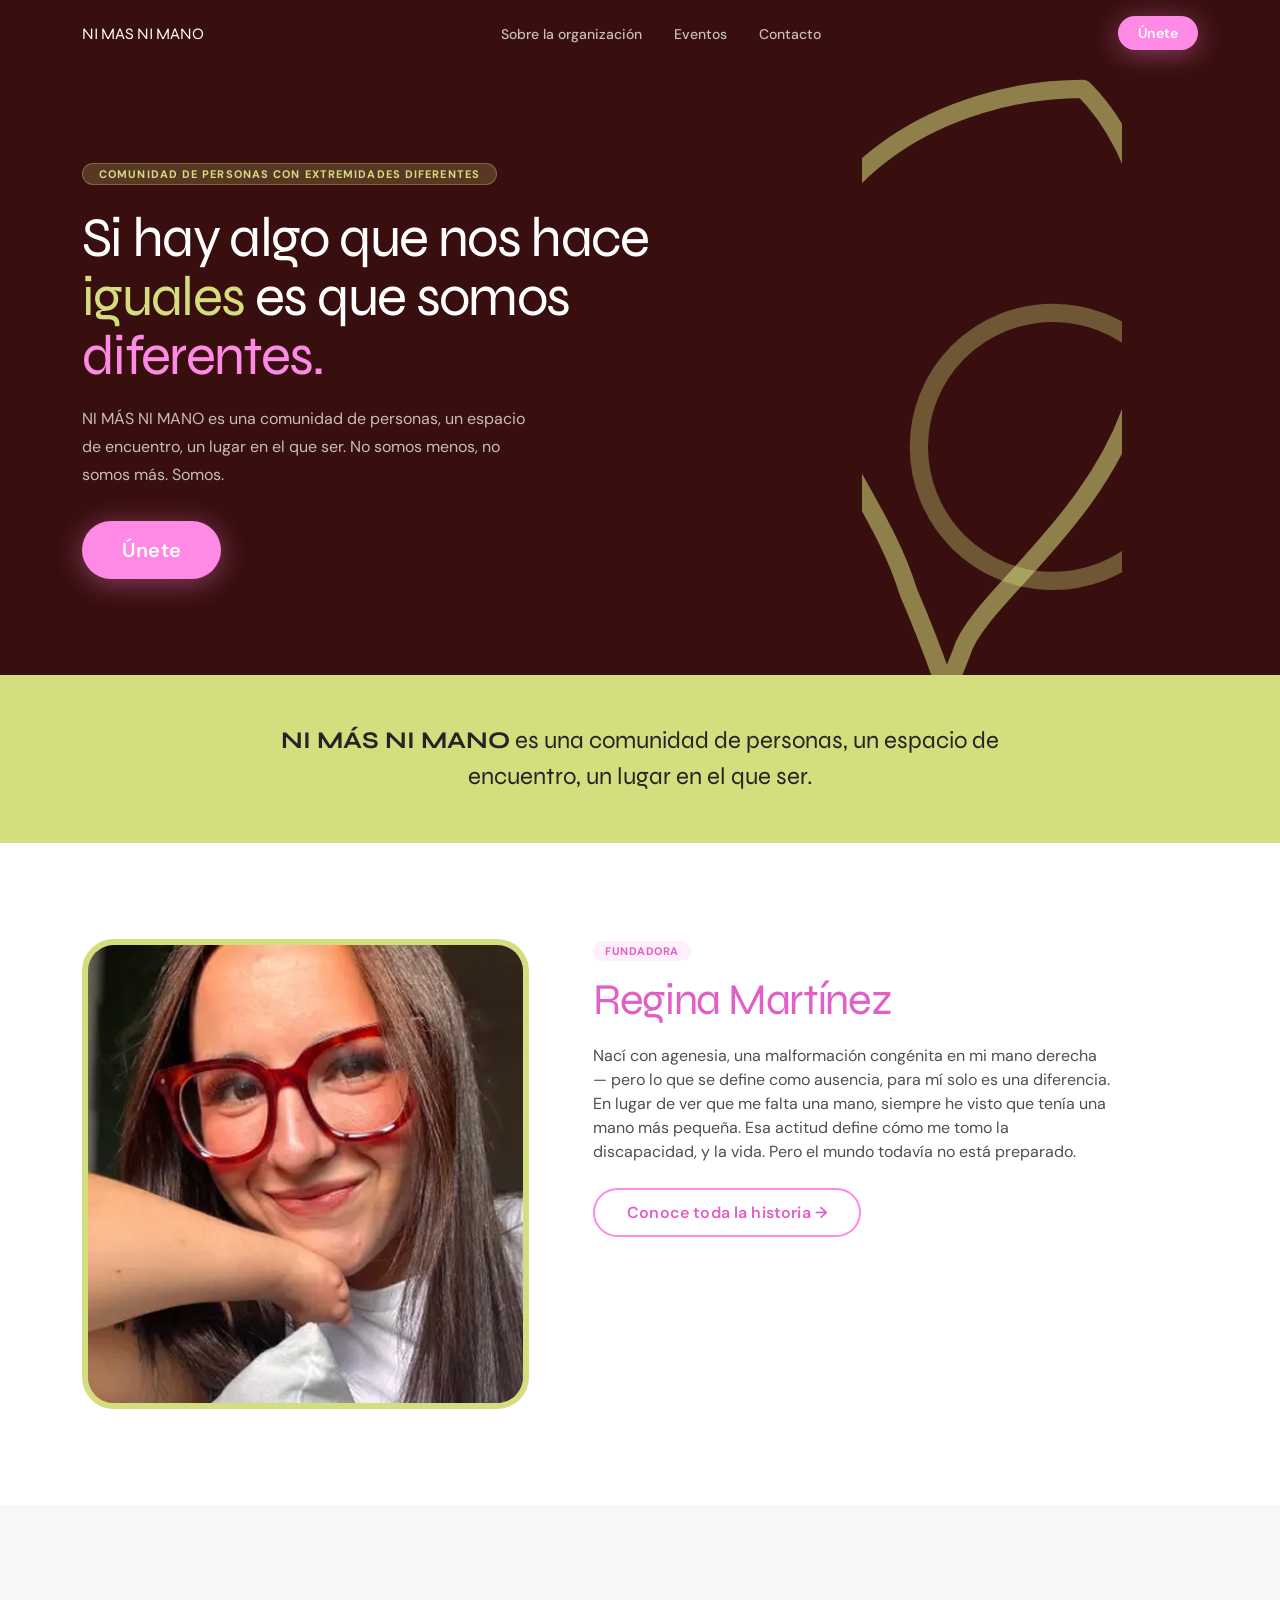
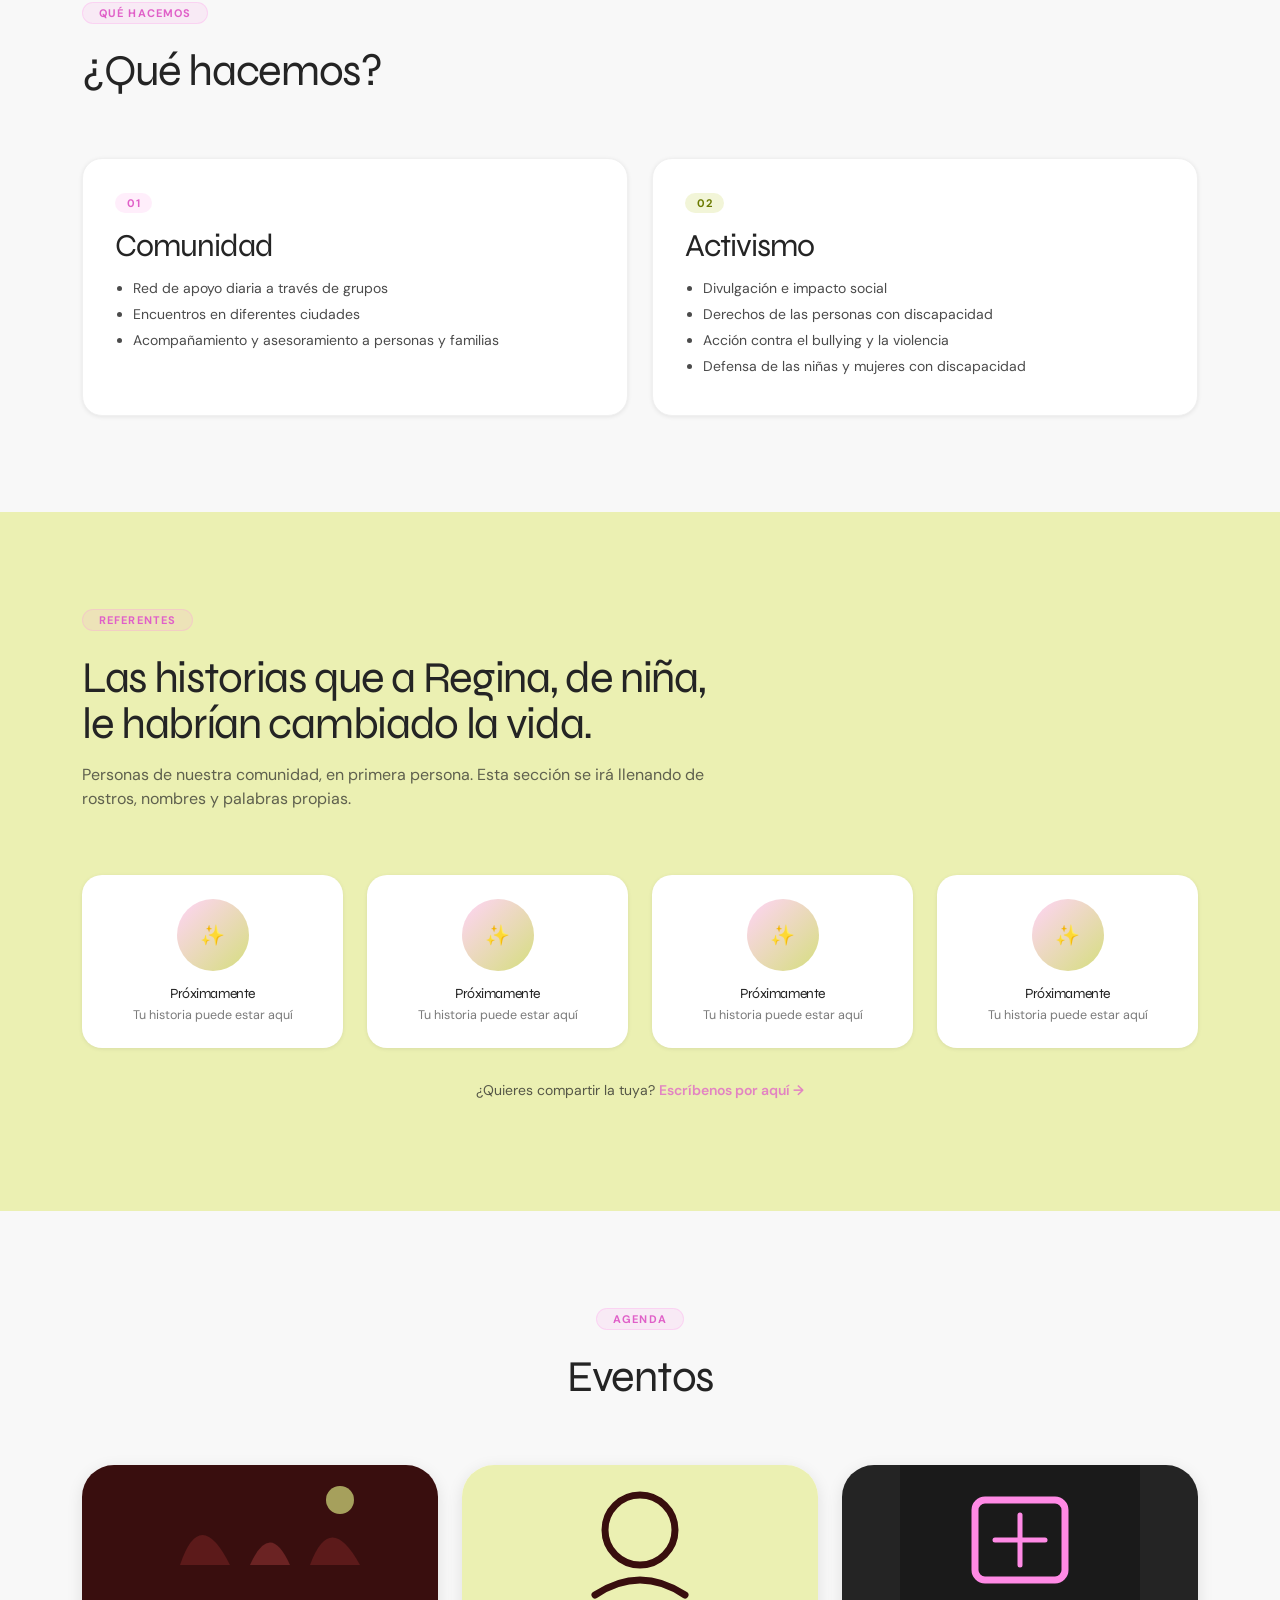
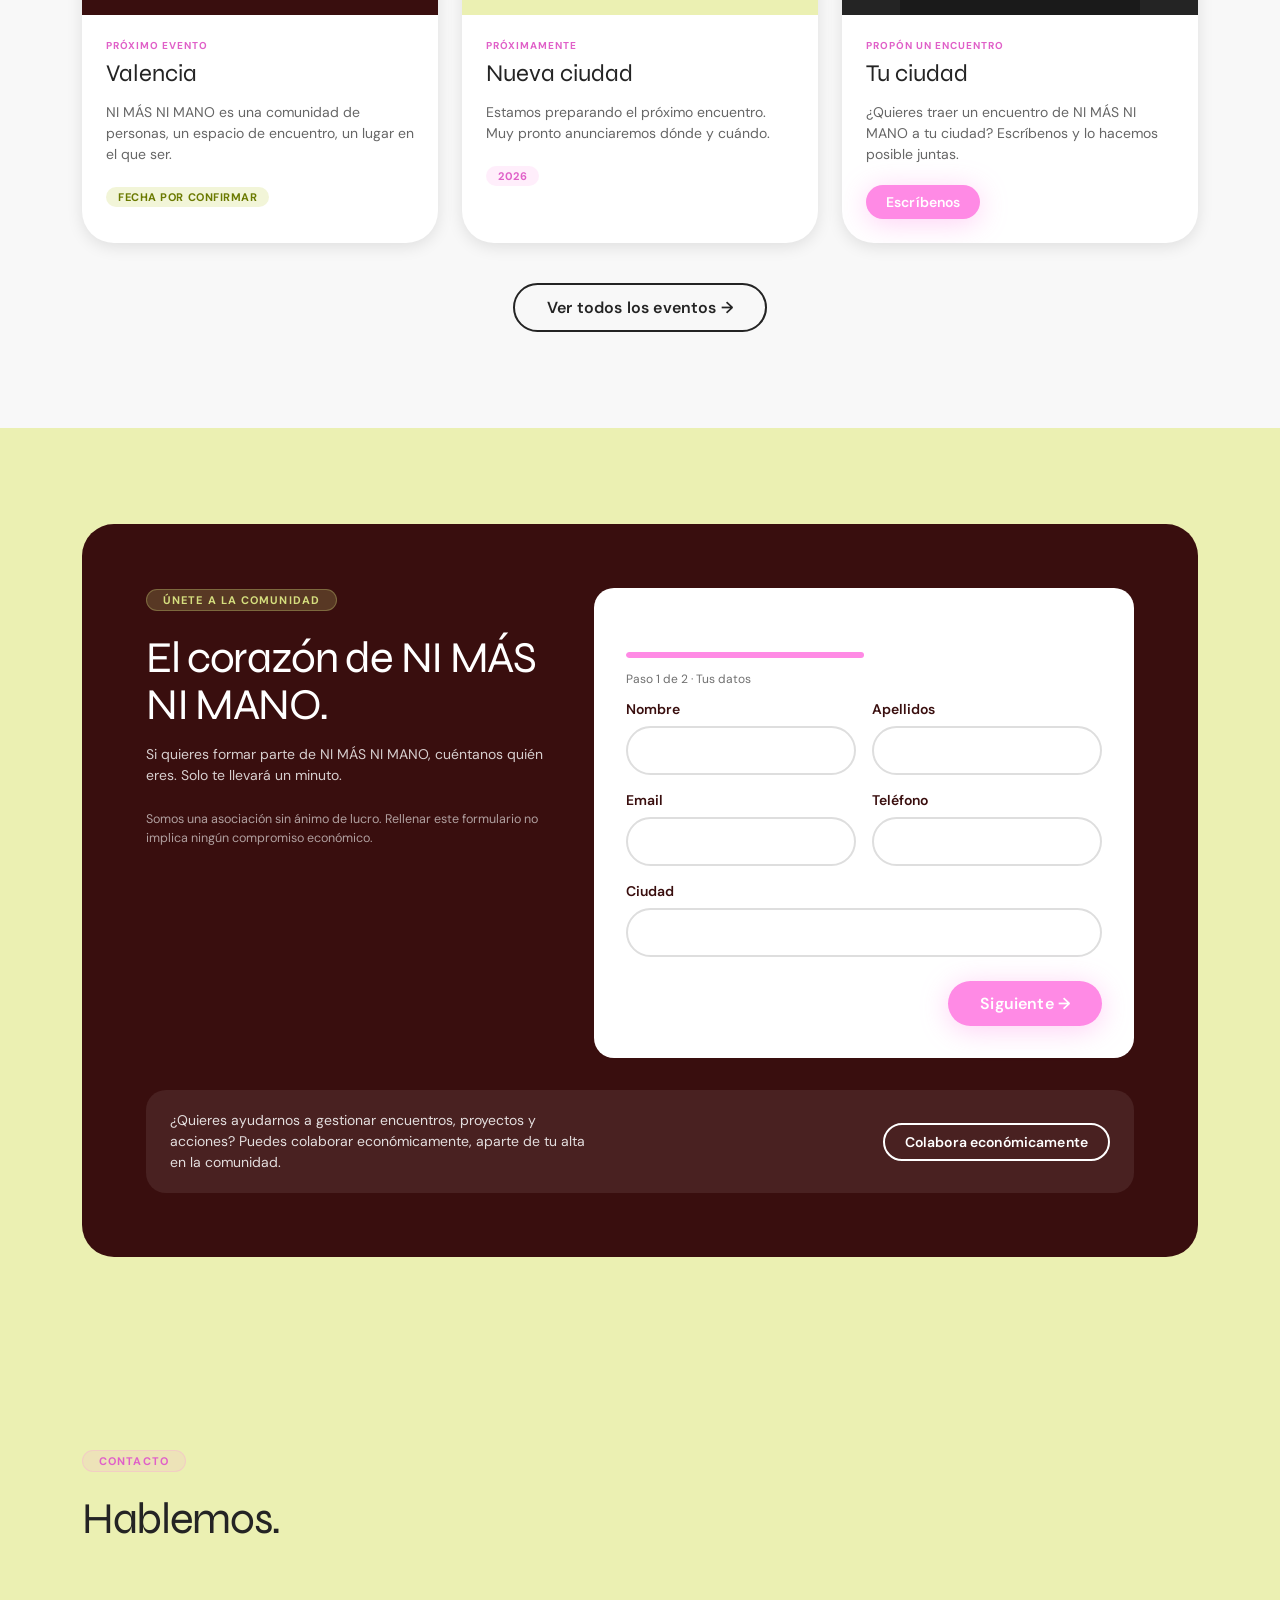
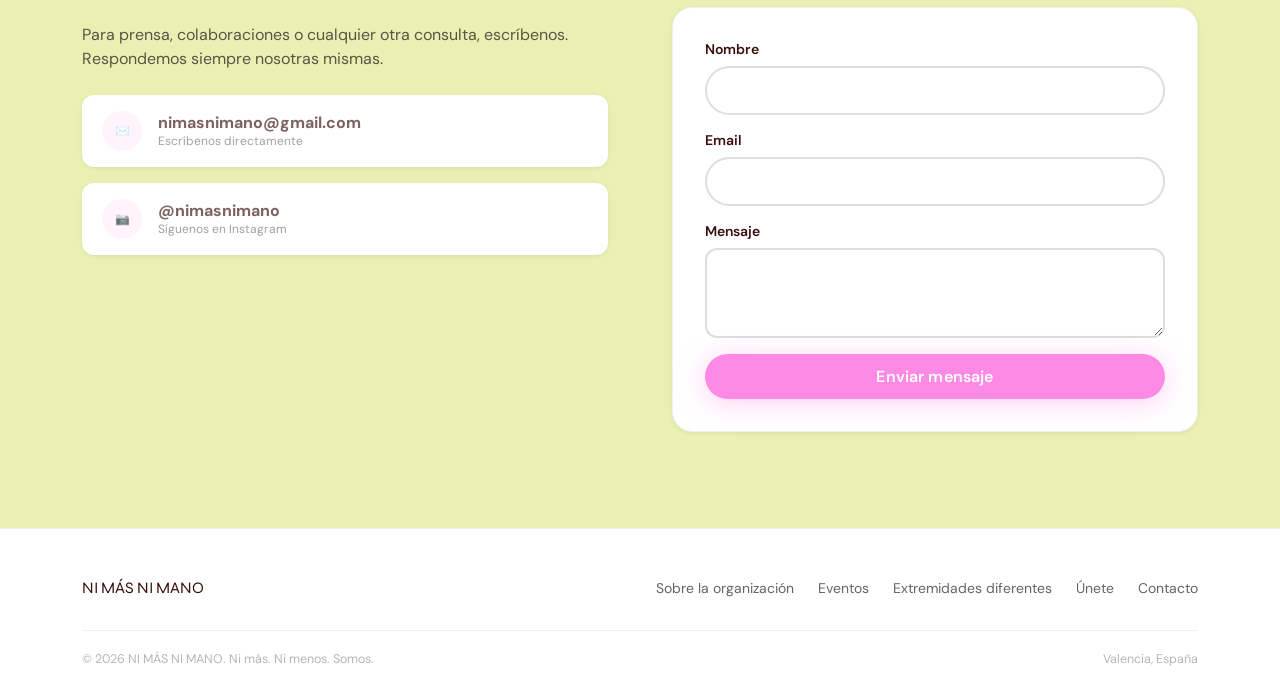
==== index.html @ 74a3fcd8 "Primer commit: sitio web ni-mas-ni-mano Co-Authored-By: Claude Sonnet 5 <noreply@anthropic.com>" ====
<!DOCTYPE html>
<html lang="es">
<head>
<meta charset="UTF-8">
<meta name="viewport" content="width=device-width, initial-scale=1.0">
<title>NI MÁS NI MANO — Comunidad de personas con extremidades diferentes</title>
<link rel="preconnect" href="https://fonts.googleapis.com">
<link rel="preconnect" href="https://fonts.gstatic.com" crossorigin>
<link href="https://fonts.googleapis.com/css2?family=DM+Sans:ital,opsz,wght@0,9..40,300;0,9..40,400;0,9..40,500;0,9..40,600;0,9..40,700;1,9..40,400&family=Syne:wght@400;700;800&display=swap" rel="stylesheet">
<style>
  /* ============================================================
     DESIGN TOKENS — NI MÁS NI MANO v2.0 (sistema oficial)
  ============================================================ */
  :root {
    --color-rosa:     #FF8AE5;
    --color-negro:    #242424;
    --color-blanco:   #F8F8F8;
    --color-granate:  #390E0E;
    --color-verde:    #D5DE7E;

    --color-rosa-light:    #FFD4F7;
    --color-rosa-dark:     #E060C8;
    --color-verde-light:   #EBF0B2;
    --color-verde-dark:    #B0BB4A;
    --color-granate-light: #5C1A1A;
    --color-granate-dark:  #210808;
    --color-negro-soft:    #3A3A3A;
    --color-gris-100:      #F0F0F0;
    --color-gris-200:      #DEDEDE;
    --color-gris-400:      #A0A0A0;

    --font-display: 'Syne', sans-serif;
    --font-body:    'DM Sans', sans-serif;

    --size-xs:   0.75rem;
    --size-sm:   0.875rem;
    --size-md:   1rem;
    --size-lg:   1.25rem;
    --size-xl:   1.5rem;
    --size-2xl:  2rem;
    --size-3xl:  2.75rem;
    --size-4xl:  3.5rem;
    --size-5xl:  4.75rem;

    --weight-regular:  400;
    --weight-medium:   500;
    --weight-semibold: 600;
    --weight-bold:     700;
    --weight-extrabold: 800;

    --lh-tight:  1.05;
    --lh-snug:   1.2;
    --lh-normal: 1.5;
    --lh-loose:  1.75;

    --ls-tight:  -0.03em;
    --ls-normal:  0;
    --ls-wide:    0.05em;
    --ls-wider:   0.1em;

    --sp-1:  0.25rem;  --sp-2:  0.5rem;   --sp-3:  0.75rem;  --sp-4:  1rem;
    --sp-5:  1.25rem;  --sp-6:  1.5rem;   --sp-8:  2rem;     --sp-10: 2.5rem;
    --sp-12: 3rem;     --sp-16: 4rem;     --sp-20: 5rem;     --sp-24: 6rem;

    --r-sm:   0.375rem; --r-md:   0.75rem; --r-lg:   1.25rem; --r-xl:   2rem; --r-full: 9999px;

    --shadow-sm:    0 1px 4px rgba(0,0,0,0.08);
    --shadow-md:    0 4px 16px rgba(0,0,0,0.10);
    --shadow-lg:    0 12px 40px rgba(0,0,0,0.14);
    --shadow-rosa:  0 4px 28px rgba(255,138,229,0.40);
    --shadow-verde: 0 4px 28px rgba(213,222,126,0.35);

    --t-fast:   150ms ease;
    --t-normal: 250ms ease;
    --t-slow:   400ms cubic-bezier(0.4, 0, 0.2, 1);
  }

  *, *::before, *::after { box-sizing: border-box; }
  html { scroll-behavior: smooth; }
  @media (prefers-reduced-motion: reduce){ html{scroll-behavior:auto;} *{animation:none !important; transition:none !important;} }
  body {
    margin:0;
    font-family: var(--font-body);
    background: var(--color-blanco);
    color: var(--color-negro);
    -webkit-font-smoothing: antialiased;
  }
  a { color:inherit; text-decoration:none; }
  p { line-height: var(--lh-normal); }
  .wrap{ max-width:1180px; margin:0 auto; padding:0 var(--sp-8); }
  section{ padding: var(--sp-24) 0; }

  h1,h2,h3,h4{ font-family: var(--font-display); font-weight:var(--weight-regular); letter-spacing:var(--ls-tight); line-height:var(--lh-tight); margin:0; color:var(--color-negro); }
  .pink{ color:var(--color-rosa); }
  .verde{ color:var(--color-verde); }

  /* ---------- eyebrow / badge ---------- */
  .eyebrow{
    display:inline-flex; font-size:11px; font-weight:var(--weight-bold);
    letter-spacing:var(--ls-wider); text-transform:uppercase;
    background: rgba(255,138,229,0.12); color: var(--color-rosa-dark);
    border:1px solid rgba(255,138,229,0.25);
    padding:3px var(--sp-4); border-radius:var(--r-full); margin-bottom:var(--sp-6);
  }
  .eyebrow-light{ background:rgba(213,222,126,0.2); color:var(--color-verde); border-color:rgba(213,222,126,0.3); }
  .badge{
    display:inline-flex; align-items:center; font-size:11px; font-weight:var(--weight-bold);
    letter-spacing:var(--ls-wide); text-transform:uppercase; border-radius:var(--r-full); padding:3px var(--sp-3);
  }
  .badge-rosa{ background:rgba(255,138,229,0.15); color:var(--color-rosa-dark); }
  .badge-verde{ background:rgba(213,222,126,0.30); color:#6b7a00; }

  /* ---------- buttons ---------- */
  .btn{
    display:inline-flex; align-items:center; justify-content:center; gap:var(--sp-2);
    font-family:var(--font-body); font-weight:var(--weight-semibold); cursor:pointer;
    border:none; outline:none; white-space:nowrap; letter-spacing:.01em;
    transition:transform var(--t-fast), box-shadow var(--t-fast), background var(--t-fast), color var(--t-fast);
  }
  .btn:hover{ transform:translateY(-2px); }
  .btn:focus-visible{ outline:3px solid var(--color-granate); outline-offset:3px; }
  .btn-sm{ font-size:var(--size-sm); padding:var(--sp-2) var(--sp-5); border-radius:var(--r-full); }
  .btn-md{ font-size:var(--size-md); padding:var(--sp-3) var(--sp-8); border-radius:var(--r-full); }
  .btn-lg{ font-size:var(--size-lg); padding:var(--sp-4) var(--sp-10); border-radius:var(--r-full); }
  .btn-rosa{ background:var(--color-rosa); color:#fff; box-shadow:var(--shadow-rosa); }
  .btn-rosa:hover{ background:var(--color-rosa-dark); box-shadow:0 6px 36px rgba(255,138,229,.55); }
  .btn-verde{ background:var(--color-verde); color:var(--color-negro); box-shadow:var(--shadow-verde); }
  .btn-verde:hover{ background:var(--color-verde-dark); }
  .btn-outline{ background:transparent; color:var(--color-negro); border:2px solid var(--color-negro); }
  .btn-outline:hover{ background:var(--color-negro); color:#fff; }
  .btn-outline-rosa{ background:transparent; color:var(--color-rosa-dark); border:2px solid var(--color-rosa); }
  .btn-outline-rosa:hover{ background:var(--color-rosa); color:#fff; }
  .btn-outline-light{ background:transparent; color:#fff; border:2px solid #fff; }
  .btn-outline-light:hover{ background:#fff; color:var(--color-negro); }

  /* ---------- navbar ---------- */
  header{ position:sticky; top:0; z-index:100; background: var(--color-granate); box-shadow: var(--shadow-md); }
  .navbar{
    display:flex; align-items:center; justify-content:space-between;
    max-width:1180px; margin:0 auto;
    padding: var(--sp-4) var(--sp-8);
    color:#fff;
  }
  .navbar-logo{ display:flex; align-items:center; gap:var(--sp-3); font-family:var(--font-display); font-size:var(--size-md); }
  .logo-ring{
    width:38px; height:38px; border-radius:50%; border:2px solid var(--color-rosa);
    display:flex; align-items:center; justify-content:center; text-align:center;
    font-size:8.5px; font-weight:800; font-family:var(--font-body); line-height:1.1; padding:2px; flex-shrink:0;
  }
  .navbar-links{ display:flex; gap:var(--sp-8); list-style:none; margin:0; padding:0; }
  .navbar-links a{ font-size:var(--size-sm); font-weight:var(--weight-medium); color:rgba(248,248,248,.75); transition:color var(--t-fast); }
  .navbar-links a:hover{ color:#fff; }
  .burger{ display:none; background:none; border:none; cursor:pointer; padding:6px; }
  .burger span{ display:block; width:22px; height:2.5px; background:#fff; margin:5px 0; border-radius:2px; }
  @media (max-width:900px){
    .navbar-links{ position:absolute; top:100%; left:0; right:0; background:var(--color-granate);
      flex-direction:column; align-items:flex-start; padding:var(--sp-5) var(--sp-8); gap:var(--sp-4); display:none; }
    .navbar-links.open{ display:flex; }
    .burger{ display:block; }
  }

  /* ---------- hero ---------- */
  .hero-dark{
    background: var(--color-granate); color:#fff; position:relative; overflow:hidden;
    padding: var(--sp-24) var(--sp-8);
  }
  .hero-dark h1, .hero-dark h2, .hero-dark h3, .hero-dark h4{ color:#fff; }
  .hero-graphic{ position:absolute; right:0; top:0; height:100%; width:45%; display:flex; align-items:center; justify-content:center; pointer-events:none; }
  .hero-inner{ position:relative; z-index:1; max-width:600px; }
  .hero-heading{ font-size:clamp(32px,5vw,var(--size-4xl)); }
  .hero-body{ font-size:var(--size-md); line-height:var(--lh-loose); margin-top:var(--sp-5); max-width:460px; opacity:.72; }
  .hero-actions{ display:flex; gap:var(--sp-4); margin-top:var(--sp-8); flex-wrap:wrap; }

  /* ---------- banner verde ---------- */
  .banner-verde{ background:var(--color-verde); text-align:center; padding:var(--sp-12) 0; }
  .banner-verde p{ font-family:var(--font-display); font-size:clamp(17px,2.2vw,var(--size-xl)); color:var(--color-negro); max-width:760px; margin:0 auto; }

  /* ---------- quienes somos ---------- */
  .quienes{ background:#fff; }
  .story{ display:grid; grid-template-columns:.85fr 1.15fr; gap:var(--sp-16); align-items:flex-start; }
  .story-portrait{
    border-radius:var(--r-xl); aspect-ratio:1/1.05; border:6px solid var(--color-verde);
    background: linear-gradient(150deg,#DDBBA9,#A9787A);
    overflow:hidden;
  }
  .story-portrait img{ width:100%; height:100%; object-fit:cover; object-position:top center; display:block; }
  .story h2{ color:var(--color-rosa-dark); font-size:clamp(28px,3.6vw,var(--size-3xl)); margin-bottom:var(--sp-5); }
  .story p{ font-size:var(--size-md); opacity:.8; margin:0 0 var(--sp-6); max-width:520px; }

  /* ---------- que hacemos ---------- */
  .section-head{ margin-bottom:var(--sp-16); max-width:640px; }
  .section-head h2{ font-size:clamp(28px,4vw,var(--size-3xl)); }
  .section-head p{ margin-top:var(--sp-4); opacity:.7; font-size:var(--size-md); }
  .card{ background:#fff; border-radius:var(--r-lg); padding:var(--sp-8); box-shadow:var(--shadow-sm); border:1px solid var(--color-gris-100); }
  .grid{ display:grid; gap:var(--sp-6); }
  .g2{ grid-template-columns:repeat(2,1fr); }
  .g3{ grid-template-columns:repeat(3,1fr); }
  .g4{ grid-template-columns:repeat(4,1fr); }
  .pillar-card ul{ margin:var(--sp-4) 0 0; padding-left:1.1rem; font-size:var(--size-sm); opacity:.82; }
  .pillar-card li{ margin-bottom:var(--sp-2); }
  .pillar-card h3{ font-size:var(--size-2xl); margin-top:var(--sp-4); }

  /* ---------- referentes ---------- */
  .referentes{ background:var(--color-verde-light); }
  .ref-card{ background:#fff; border-radius:var(--r-lg); padding:var(--sp-6); text-align:center; box-shadow:var(--shadow-sm); }
  .ref-avatar{ width:72px; height:72px; border-radius:50%; margin:0 auto var(--sp-4); background:linear-gradient(135deg,var(--color-rosa-light),var(--color-verde)); display:flex; align-items:center; justify-content:center; font-size:20px; }
  .ref-card h4{ font-family:var(--font-display); font-size:var(--size-sm); color:var(--color-negro); margin:0 0 4px; }
  .ref-card p{ font-size:12.5px; opacity:.6; margin:0; }
  .ref-note{ margin-top:var(--sp-8); text-align:center; font-size:var(--size-sm); opacity:.75; }
  .ref-note a{ color:var(--color-rosa-dark); font-weight:var(--weight-semibold); }

  /* ---------- prensa ---------- */
  .milestone{ border-radius:var(--r-lg); padding:var(--sp-8); color:#fff; }
  .milestone .yr{ font-family:var(--font-display); font-size:var(--size-3xl); }
  .milestone p{ opacity:.9; font-size:var(--size-sm); margin-top:var(--sp-2); }
  .press-row{ display:flex; gap:var(--sp-4); flex-wrap:wrap; justify-content:center; margin-top:var(--sp-8); }
  .press-chip{ font-size:var(--size-xs); font-weight:var(--weight-semibold); color:var(--color-negro); opacity:.5; background:var(--color-gris-100); padding:var(--sp-2) var(--sp-5); border-radius:var(--r-full); }

  /* ---------- event card ---------- */
  .eventos{ background:var(--color-blanco); }
  .eventos .section-head{ text-align:center; margin-left:auto; margin-right:auto; }
  .event-card{ border-radius:var(--r-xl); overflow:hidden; box-shadow:var(--shadow-md); background:#fff; transition:transform var(--t-normal), box-shadow var(--t-normal); display:flex; flex-direction:column; }
  .event-card:hover{ transform:translateY(-5px); box-shadow:var(--shadow-lg); }
  .event-card-img{ height:150px; display:flex; align-items:center; justify-content:center; overflow:hidden; }
  .event-card-body{ padding:var(--sp-6); }
  .event-card-tag{ font-size:10px; font-weight:var(--weight-bold); letter-spacing:var(--ls-wider); text-transform:uppercase; color:var(--color-rosa-dark); margin-bottom:var(--sp-2); }
  .event-card-title{ font-family:var(--font-display); font-size:var(--size-xl); line-height:var(--lh-snug); margin-bottom:var(--sp-3); }
  .event-card-desc{ font-size:var(--size-sm); color:#666; line-height:var(--lh-normal); margin-bottom:var(--sp-5); }

  /* ---------- unete ---------- */
  .unete-wrap{ background:var(--color-verde-light); }
  .unete-shell{ background:var(--color-granate); border-radius:var(--r-xl); padding:var(--sp-16); color:#fff; position:relative; overflow:hidden; }
  .unete-shell h1, .unete-shell h2, .unete-shell h3, .unete-shell h4{ color:#fff; }
  .unete-grid{ display:grid; grid-template-columns:.85fr 1.15fr; gap:var(--sp-12); position:relative; z-index:1; }
  .unete-copy p{ opacity:.8; margin-top:var(--sp-4); font-size:var(--size-sm); }
  .progress-track{ height:6px; background:rgba(255,255,255,.2); border-radius:3px; margin:var(--sp-8) 0 var(--sp-2); overflow:hidden; }
  .progress-fill{ height:100%; width:50%; background:var(--color-rosa); border-radius:3px; transition:width .3s ease; }
  .step-label{ font-size:var(--size-xs); opacity:.65; }
  .form-card{ background:#fff; border-radius:var(--r-lg); padding:var(--sp-8); color:var(--color-negro); }
  .form-step{ display:none; }
  .form-step.active{ display:block; }
  .field-row{ display:grid; grid-template-columns:1fr 1fr; gap:var(--sp-4); margin-bottom:var(--sp-4); }
  .form-group{ display:flex; flex-direction:column; gap:var(--sp-2); margin-bottom:var(--sp-4); }
  .form-group.full{ grid-column:1/-1; }
  .form-label{ font-size:var(--size-sm); font-weight:var(--weight-semibold); color:var(--color-granate); }
  .form-input{
    font-family:var(--font-body); font-size:var(--size-md); padding:var(--sp-3) var(--sp-5);
    border:2px solid var(--color-gris-200); border-radius:var(--r-full); outline:none; width:100%; background:#fff;
    transition:border-color var(--t-fast), box-shadow var(--t-fast);
  }
  .form-input:focus{ border-color:var(--color-rosa); box-shadow:0 0 0 3px rgba(255,138,229,.18); }
  .option-list{ display:flex; flex-direction:column; gap:var(--sp-2); }
  .option{ display:flex; align-items:flex-start; gap:var(--sp-2); font-size:var(--size-sm); background:var(--color-gris-100); border:1.5px solid var(--color-gris-200); border-radius:var(--r-md); padding:var(--sp-3); cursor:pointer; }
  .option input{ margin-top:2px; }
  .form-actions{ display:flex; justify-content:space-between; margin-top:var(--sp-6); gap:var(--sp-3); }
  .thankyou{ display:none; text-align:center; padding:var(--sp-8) 0; }
  .thankyou.active{ display:block; }
  .thankyou .check{ font-size:38px; }
  .donate-strip{ margin-top:var(--sp-8); display:flex; align-items:center; justify-content:space-between; background:rgba(255,255,255,.08); border-radius:var(--r-lg); padding:var(--sp-5) var(--sp-6); position:relative; z-index:1; flex-wrap:wrap; gap:var(--sp-4); }
  .donate-strip p{ margin:0; font-size:var(--size-sm); opacity:.85; max-width:420px; }

  /* ---------- extremidades ---------- */
  .accordion{ max-width:760px; }
  .acc-item{ border-bottom:1.5px solid var(--color-gris-200); padding:var(--sp-6) 0; }
  .acc-head{ display:flex; align-items:center; justify-content:space-between; cursor:pointer; font-family:var(--font-display); font-size:var(--size-lg); color:var(--color-granate); }
  .acc-head .icon{ width:28px; height:28px; border-radius:50%; background:rgba(255,138,229,.15); color:var(--color-rosa-dark); display:flex; align-items:center; justify-content:center; font-size:16px; flex-shrink:0; transition:transform .25s ease; }
  .acc-item.open .acc-head .icon{ transform:rotate(45deg); }
  .acc-body{ max-height:0; overflow:hidden; transition:max-height .3s ease; }
  .acc-item.open .acc-body{ max-height:260px; }
  .acc-body p{ padding-top:var(--sp-3); font-size:var(--size-md); opacity:.8; max-width:640px; }

  /* ---------- contacto ---------- */
  .contacto{ background:var(--color-verde-light); }
  .contact-grid{ display:grid; grid-template-columns:1fr 1fr; gap:var(--sp-16); align-items:start; }
  .contact-list{ display:flex; flex-direction:column; gap:var(--sp-4); margin-top:var(--sp-6); }
  .contact-item{ display:flex; align-items:center; gap:var(--sp-4); background:#fff; border-radius:var(--r-md); padding:var(--sp-4) var(--sp-5); box-shadow:var(--shadow-sm); }
  .contact-item .ic{ width:40px; height:40px; border-radius:50%; background:rgba(255,138,229,.15); color:var(--color-rosa-dark); display:flex; align-items:center; justify-content:center; flex-shrink:0; }
  .contact-item b{ color:var(--color-granate); font-size:var(--size-md); display:block; }
  .contact-item span{ font-size:var(--size-xs); opacity:.65; }
  .mini-form textarea{
    font-family:var(--font-body); font-size:var(--size-md); padding:var(--sp-3) var(--sp-5);
    border:2px solid var(--color-gris-200); border-radius:var(--r-md); width:100%; resize:vertical; min-height:90px; background:#fff; outline:none;
  }
  .mini-form textarea:focus{ border-color:var(--color-rosa); }

  footer{ background:#fff; color:rgba(36,36,36,.6); padding:var(--sp-12) 0 var(--sp-8); border-top:1px solid var(--color-gris-100); }
  .footer-top{ display:flex; justify-content:space-between; flex-wrap:wrap; gap:var(--sp-6); padding-bottom:var(--sp-8); border-bottom:1px solid var(--color-gris-100); }
  .footer-links{ display:flex; gap:var(--sp-6); flex-wrap:wrap; list-style:none; padding:0; margin:0; }
  .footer-links a{ color:var(--color-negro); opacity:.7; font-size:var(--size-sm); }
  .footer-bottom{ display:flex; justify-content:space-between; padding-top:var(--sp-5); font-size:12.5px; opacity:.55; flex-wrap:wrap; gap:var(--sp-2); }

  [data-reveal]{ opacity:0; transform:translateY(18px); transition:opacity .6s ease, transform .6s ease; }
  [data-reveal].in{ opacity:1; transform:none; }

  @media (max-width:900px){
    .story, .unete-grid, .contact-grid{ grid-template-columns:1fr; }
    .g2, .g3{ grid-template-columns:1fr; }
    .g4{ grid-template-columns:repeat(2,1fr); }
    section{ padding:var(--sp-16) 0; }
    .hero-graphic{ display:none; }
    .unete-shell{ padding:var(--sp-8); }
    .field-row{ grid-template-columns:1fr; }
  }
</style>
</head>
<body>

<!-- ================= NAV ================= -->
<header>
  <div class="navbar">
    <a href="#inicio" class="navbar-logo">
     NI MAS NI MANO
    </a>
    <ul class="navbar-links" id="navLinks">
      <li><a href="sobre-la-organizacion.html">Sobre la organización</a></li>
      <li><a href="eventos.html">Eventos</a></li>
      <li><a href="#contacto">Contacto</a></li>
    </ul>
    <a href="#unete" class="btn btn-rosa btn-sm">Únete</a>
    <button class="burger" id="burgerBtn" aria-label="Abrir menú"><span></span><span></span><span></span></button>
  </div>
</header>

<!-- ================= HERO ================= -->
<section class="hero-dark" id="inicio" style="padding-top:var(--sp-24); padding-bottom:var(--sp-24);">
  <div class="hero-graphic">
    <svg viewBox="0 0 260 400" width="260" height="100%" fill="none" preserveAspectRatio="xMidYMid slice">
      <path d="M190 15 C230 55 250 130 225 215 C200 300 120 350 110 385 L100 410 M100 410 C100 410 90 380 75 345 C55 280 5 240 5 155 C5 70 100 15 190 15" stroke="#D5DE7E" stroke-width="12" stroke-linecap="round" fill="none" opacity="0.55"/>
      <circle cx="170" cy="250" r="88" stroke="#D5DE7E" stroke-width="12" fill="none" opacity="0.35"/>
    </svg>
  </div>
  <div class="wrap">
    <div class="hero-inner">
      <span class="eyebrow eyebrow-light">Comunidad de personas con extremidades diferentes</span>
      <h1 class="hero-heading">Si hay algo que nos hace <span class="verde">iguales</span> es que somos<br><span class="pink">diferentes.</span></h1>
      <p class="hero-body">NI MÁS NI MANO es una comunidad de personas, un espacio de encuentro, un lugar en el que ser. 
No somos menos, no somos más. Somos.</p>
      <div class="hero-actions">
        <a href="#unete" class="btn btn-rosa btn-lg">Únete</a>
      </div>
    </div>
  </div>
</section>

<!-- ================= BANNER VERDE ================= -->
<section class="banner-verde" style="padding-top:var(--sp-12); padding-bottom:var(--sp-12);">
  <div class="wrap">
    <p><b>NI MÁS NI MANO</b> es una comunidad de personas, un espacio de encuentro, un lugar en el que ser.</p>
  </div>
</section>

<!-- ================= QUIENES SOMOS ================= -->
<section class="quienes" id="quienes-somos" data-reveal>
  <div class="wrap">
    <div class="story">
      <div class="story-portrait">
        <img src="regina.jpg" alt="Regina Martínez, fundadora de NI MÁS NI MANO">
      </div>
      <div>
        <span class="badge badge-rosa" style="margin-bottom:var(--sp-4);">Fundadora</span>
        <h2>Regina Martínez</h2>
        <p>Nací con agenesia, una malformación congénita en mi mano derecha — pero lo que se define como ausencia, para mí solo es una diferencia. En lugar de ver que me falta una mano, siempre he visto que tenía una mano más pequeña. Esa actitud define cómo me tomo la discapacidad, y la vida. Pero el mundo todavía no está preparado.</p>
        <a href="sobre-la-organizacion.html" class="btn btn-outline-rosa btn-md">Conoce toda la historia →</a>
      </div>
    </div>
  </div>
</section>

<!-- ================= QUE HACEMOS ================= -->
<section id="que-hacemos" data-reveal>
  <div class="wrap">
    <div class="section-head">
      <span class="eyebrow">Qué hacemos</span>
      <h2>¿Qué hacemos?</h2>
    </div>
    <div class="grid g2">
      <div class="card pillar-card">
        <span class="badge badge-rosa">01</span>
        <h3>Comunidad</h3>
        <ul>
          <li>Red de apoyo diaria a través de grupos</li>
          <li>Encuentros en diferentes ciudades</li>
          <li>Acompañamiento y asesoramiento a personas y familias</li>
        </ul>
      </div>
      <div class="card pillar-card">
        <span class="badge badge-verde">02</span>
        <h3>Activismo</h3>
        <ul>
          <li>Divulgación e impacto social</li>
          <li>Derechos de las personas con discapacidad</li>
          <li>Acción contra el bullying y la violencia</li>
          <li>Defensa de las niñas y mujeres con discapacidad</li>
        </ul>
      </div>
    </div>
  </div>
</section>

<!-- ================= REFERENTES ================= -->
<section class="referentes" id="referentes" data-reveal>
  <div class="wrap">
    <div class="section-head">
      <span class="eyebrow">Referentes</span>
      <h2 style="font-size:clamp(26px,4vw,var(--size-3xl));">Las historias que a Regina, de niña, le habrían cambiado la vida.</h2>
      <p>Personas de nuestra comunidad, en primera persona. Esta sección se irá llenando de rostros, nombres y palabras propias.</p>
    </div>
    <div class="grid g4">
      <div class="ref-card"><div class="ref-avatar">✨</div><h4>Próximamente</h4><p>Tu historia puede estar aquí</p></div>
      <div class="ref-card"><div class="ref-avatar">✨</div><h4>Próximamente</h4><p>Tu historia puede estar aquí</p></div>
      <div class="ref-card"><div class="ref-avatar">✨</div><h4>Próximamente</h4><p>Tu historia puede estar aquí</p></div>
      <div class="ref-card"><div class="ref-avatar">✨</div><h4>Próximamente</h4><p>Tu historia puede estar aquí</p></div>
    </div>
    <p class="ref-note">¿Quieres compartir la tuya? <a href="#unete">Escríbenos por aquí →</a></p>
  </div>
</section>



<!-- ================= EVENTOS ================= -->
<section class="eventos" id="eventos" data-reveal>
  <div class="wrap">
    <div class="section-head">
      <span class="eyebrow">Agenda</span>
      <h2>Eventos</h2>
    </div>
    <div class="grid g3">
      <div class="event-card">
        <div class="event-card-img" style="background:var(--color-granate);">
          <svg viewBox="0 0 240 150" width="240" height="150" fill="none">
            <rect width="240" height="150" fill="#390E0E"/>
            <path d="M40 100 Q60 40 90 100 Z" fill="#5C1A1A"/>
            <path d="M110 100 Q130 55 150 100 Z" fill="#6b2323"/>
            <path d="M170 100 Q190 45 220 100 Z" fill="#5C1A1A"/>
            <circle cx="200" cy="35" r="14" fill="#D5DE7E" opacity=".7"/>
          </svg>
        </div>
        <div class="event-card-body">
          <div class="event-card-tag">Próximo evento</div>
          <div class="event-card-title">Valencia</div>
          <p class="event-card-desc">NI MÁS NI MANO es una comunidad de personas, un espacio de encuentro, un lugar en el que ser.</p>
          <span class="badge badge-verde">Fecha por confirmar</span>
        </div>
      </div>
      <div class="event-card">
        <div class="event-card-img" style="background:var(--color-verde-light);">
          <svg viewBox="0 0 240 150" width="240" height="150" fill="none">
            <rect width="240" height="150" fill="#EBF0B2"/>
            <circle cx="120" cy="65" r="35" stroke="#390E0E" stroke-width="7" fill="none"/>
            <path d="M75 130 Q120 100 165 130" stroke="#390E0E" stroke-width="7" stroke-linecap="round" fill="none"/>
          </svg>
        </div>
        <div class="event-card-body">
          <div class="event-card-tag">Próximamente</div>
          <div class="event-card-title">Nueva ciudad</div>
          <p class="event-card-desc">Estamos preparando el próximo encuentro. Muy pronto anunciaremos dónde y cuándo.</p>
          <span class="badge badge-rosa">2026</span>
        </div>
      </div>
      <div class="event-card">
        <div class="event-card-img" style="background:var(--color-negro);">
          <svg viewBox="0 0 240 150" width="240" height="150" fill="none">
            <rect width="240" height="150" fill="#1a1a1a"/>
            <rect x="75" y="35" width="90" height="80" rx="10" stroke="#FF8AE5" stroke-width="7" fill="none"/>
            <line x1="95" y1="75" x2="145" y2="75" stroke="#FF8AE5" stroke-width="5" stroke-linecap="round"/>
            <line x1="120" y1="50" x2="120" y2="100" stroke="#FF8AE5" stroke-width="5" stroke-linecap="round"/>
          </svg>
        </div>
        <div class="event-card-body">
          <div class="event-card-tag">Propón un encuentro</div>
          <div class="event-card-title">Tu ciudad</div>
          <p class="event-card-desc">¿Quieres traer un encuentro de NI MÁS NI MANO a tu ciudad? Escríbenos y lo hacemos posible juntas.</p>
          <a href="#contacto" class="btn btn-rosa btn-sm">Escríbenos</a>
        </div>
      </div>
    </div>
    <div style="text-align:center; margin-top:var(--sp-10);">
      <a href="eventos.html" class="btn btn-outline btn-md">Ver todos los eventos →</a>
    </div>
  </div>
</section>

<!-- ================= UNETE ================= -->
<section class="unete-wrap" id="unete" data-reveal>
  <div class="wrap">
    <div class="unete-shell">
      <div class="unete-grid">
        <div class="unete-copy">
          <span class="eyebrow eyebrow-light">Únete a la comunidad</span>
          <h2 style="color:#fff; font-size:clamp(26px,4vw,var(--size-3xl));">El corazón de NI MÁS NI MANO.</h2>
          <p>Si quieres formar parte de NI MÁS NI MANO, cuéntanos quién eres. Solo te llevará un minuto.</p>
          <p style="margin-top:var(--sp-6); font-size:12.5px; opacity:.6;">Somos una asociación sin ánimo de lucro. Rellenar este formulario no implica ningún compromiso económico.</p>
        </div>

        <div class="form-card">
          <div class="progress-track"><div class="progress-fill" id="progressFill"></div></div>
          <p class="step-label" id="stepLabel">Paso 1 de 2 · Tus datos</p>

          <form id="joinForm">
            <div class="form-step active" id="step1">
              <div class="field-row">
                <div class="form-group" style="margin-bottom:0;"><label class="form-label" for="nombre">Nombre</label><input class="form-input" type="text" id="nombre" required></div>
                <div class="form-group" style="margin-bottom:0;"><label class="form-label" for="apellidos">Apellidos</label><input class="form-input" type="text" id="apellidos" required></div>
              </div>
              <div class="field-row">
                <div class="form-group" style="margin-bottom:0;"><label class="form-label" for="email">Email</label><input class="form-input" type="email" id="email" required></div>
                <div class="form-group" style="margin-bottom:0;"><label class="form-label" for="telefono">Teléfono</label><input class="form-input" type="tel" id="telefono"></div>
              </div>
              <div class="form-group"><label class="form-label" for="ciudad">Ciudad</label><input class="form-input" type="text" id="ciudad" required></div>
              <div class="form-actions" style="justify-content:flex-end;">
                <button type="button" class="btn btn-rosa btn-md" id="toStep2">Siguiente →</button>
              </div>
            </div>

            <div class="form-step" id="step2">
              <div class="form-group">
                <label class="form-label">Marca la opción con la que te identifiques</label>
                <div class="option-list">
                  <label class="option"><input type="radio" name="perfil" required> Soy una persona con una extremidad diferente</label>
                  <label class="option"><input type="radio" name="perfil"> Soy familiar de una persona con una extremidad diferente</label>
                  <label class="option"><input type="radio" name="perfil"> Soy una persona con otra condición de discapacidad</label>
                  <label class="option"><input type="radio" name="perfil"> No soy una persona con discapacidad</label>
                </div>
              </div>
              <div class="form-group">
                <label class="form-label">¿Por qué quieres formar parte de NI MÁS NI MANO?</label>
                <div class="option-list">
                  <label class="option"><input type="radio" name="motivo" required> Soy parte de la comunidad de personas con extremidades diferentes</label>
                  <label class="option"><input type="radio" name="motivo"> Soy familiar de una persona con extremidades diferentes</label>
                  <label class="option"><input type="radio" name="motivo"> Quiero sumarme para apoyar</label>
                </div>
              </div>
              <div class="form-actions">
                <button type="button" class="btn btn-outline btn-md" id="toStep1">← Atrás</button>
                <button type="submit" class="btn btn-rosa btn-md">Unirme a la comunidad</button>
              </div>
            </div>
          </form>

          <div class="thankyou" id="thankyou">
            <div class="check">💗</div>
            <h3 style="font-size:var(--size-xl); margin:var(--sp-2) 0; color:var(--color-granate);">¡Bienvenida/o!</h3>
            <p style="font-size:var(--size-sm); opacity:.7; margin:0;">Ya formas parte de NI MÁS NI MANO. Te escribiremos muy pronto.</p>
          </div>
        </div>
      </div>

      <div class="donate-strip">
        <p>¿Quieres ayudarnos a gestionar encuentros, proyectos y acciones? Puedes colaborar económicamente, aparte de tu alta en la comunidad.</p>
        <a href="#contacto" class="btn btn-outline-light btn-sm">Colabora económicamente</a>
      </div>
    </div>
  </div>
</section>

<!-- ================= CONTACTO ================= -->
<section class="contacto" id="contacto" data-reveal>
  <div class="wrap">
    <div class="section-head">
      <span class="eyebrow">Contacto</span>
      <h2>Hablemos.</h2>
    </div>
    <div class="contact-grid">
      <div>
        <p style="opacity:.75; font-size:var(--size-md);">Para prensa, colaboraciones o cualquier otra consulta, escríbenos. Respondemos siempre nosotras mismas.</p>
        <div class="contact-list">
          <a class="contact-item" href="mailto:nimasnimano@gmail.com">
            <span class="ic">✉️</span>
            <span><b>nimasnimano@gmail.com</b><span>Escríbenos directamente</span></span>
          </a>
          <a class="contact-item" href="https://instagram.com/nimasnimano" target="_blank" rel="noopener">
            <span class="ic">📷</span>
            <span><b>@nimasnimano</b><span>Síguenos en Instagram</span></span>
          </a>
        </div>
      </div>
      <div class="card mini-form">
        <form onsubmit="event.preventDefault(); this.querySelector('button').textContent='Mensaje enviado ✓'; this.querySelector('button').disabled=true;">
          <div class="form-group"><label class="form-label" for="cname">Nombre</label><input class="form-input" type="text" id="cname" required></div>
          <div class="form-group"><label class="form-label" for="cemail">Email</label><input class="form-input" type="email" id="cemail" required></div>
          <div class="form-group"><label class="form-label" for="cmsg">Mensaje</label><textarea id="cmsg" required></textarea></div>
          <button type="submit" class="btn btn-rosa btn-md" style="width:100%;">Enviar mensaje</button>
        </form>
      </div>
    </div>
  </div>
</section>

<!-- ================= FOOTER ================= -->
<footer>
  <div class="wrap">
    <div class="footer-top">
<a href="#inicio" class="navbar-logo" style="color:var(--color-granate);">NI MÁS NI MANO</a>
      <ul class="footer-links">
        <li><a href="sobre-la-organizacion.html">Sobre la organización</a></li>
        <li><a href="eventos.html">Eventos</a></li>
        <li><a href="extremidades-diferentes.html">Extremidades diferentes</a></li>
        <li><a href="#unete">Únete</a></li>
        <li><a href="#contacto">Contacto</a></li>
      </ul>
    </div>
    <div class="footer-bottom">
      <span>© 2026 NI MÁS NI MANO. Ni más. Ni menos. Somos.</span>
      <span>Valencia, España</span>
    </div>
  </div>
</footer>

<script>
  const burger = document.getElementById('burgerBtn');
  const navLinks = document.getElementById('navLinks');
  burger.addEventListener('click', () => navLinks.classList.toggle('open'));
  navLinks.querySelectorAll('a').forEach(a => a.addEventListener('click', () => navLinks.classList.remove('open')));

  const revealEls = document.querySelectorAll('[data-reveal]');
  const io = new IntersectionObserver((entries) => {
    entries.forEach(e => { if(e.isIntersecting){ e.target.classList.add('in'); io.unobserve(e.target); } });
  }, {threshold:.12});
  revealEls.forEach(el => io.observe(el));

  document.querySelectorAll('.acc-head').forEach(head => {
    head.addEventListener('click', () => {
      const item = head.parentElement;
      const wasOpen = item.classList.contains('open');
      document.querySelectorAll('.acc-item').forEach(i => i.classList.remove('open'));
      if(!wasOpen) item.classList.add('open');
    });
  });

  const step1 = document.getElementById('step1');
  const step2 = document.getElementById('step2');
  const progressFill = document.getElementById('progressFill');
  const stepLabel = document.getElementById('stepLabel');
  const joinForm = document.getElementById('joinForm');
  const thankyou = document.getElementById('thankyou');

  document.getElementById('toStep2').addEventListener('click', () => {
    if(!document.getElementById('nombre').value || !document.getElementById('email').value || !document.getElementById('ciudad').value){
      document.getElementById('step1').querySelectorAll('input[required]').forEach(i => { if(!i.value) i.style.borderColor = '#FF8AE5'; });
      return;
    }
    step1.classList.remove('active');
    step2.classList.add('active');
    progressFill.style.width = '100%';
    stepLabel.textContent = 'Paso 2 de 2 · Cuéntanos más';
  });
  document.getElementById('toStep1').addEventListener('click', () => {
    step2.classList.remove('active');
    step1.classList.add('active');
    progressFill.style.width = '50%';
    stepLabel.textContent = 'Paso 1 de 2 · Tus datos';
  });
  joinForm.addEventListener('submit', (e) => {
    e.preventDefault();
    joinForm.style.display = 'none';
    document.querySelector('.progress-track').style.display = 'none';
    stepLabel.style.display = 'none';
    thankyou.classList.add('active');
  });
</script>
</body>
</html>
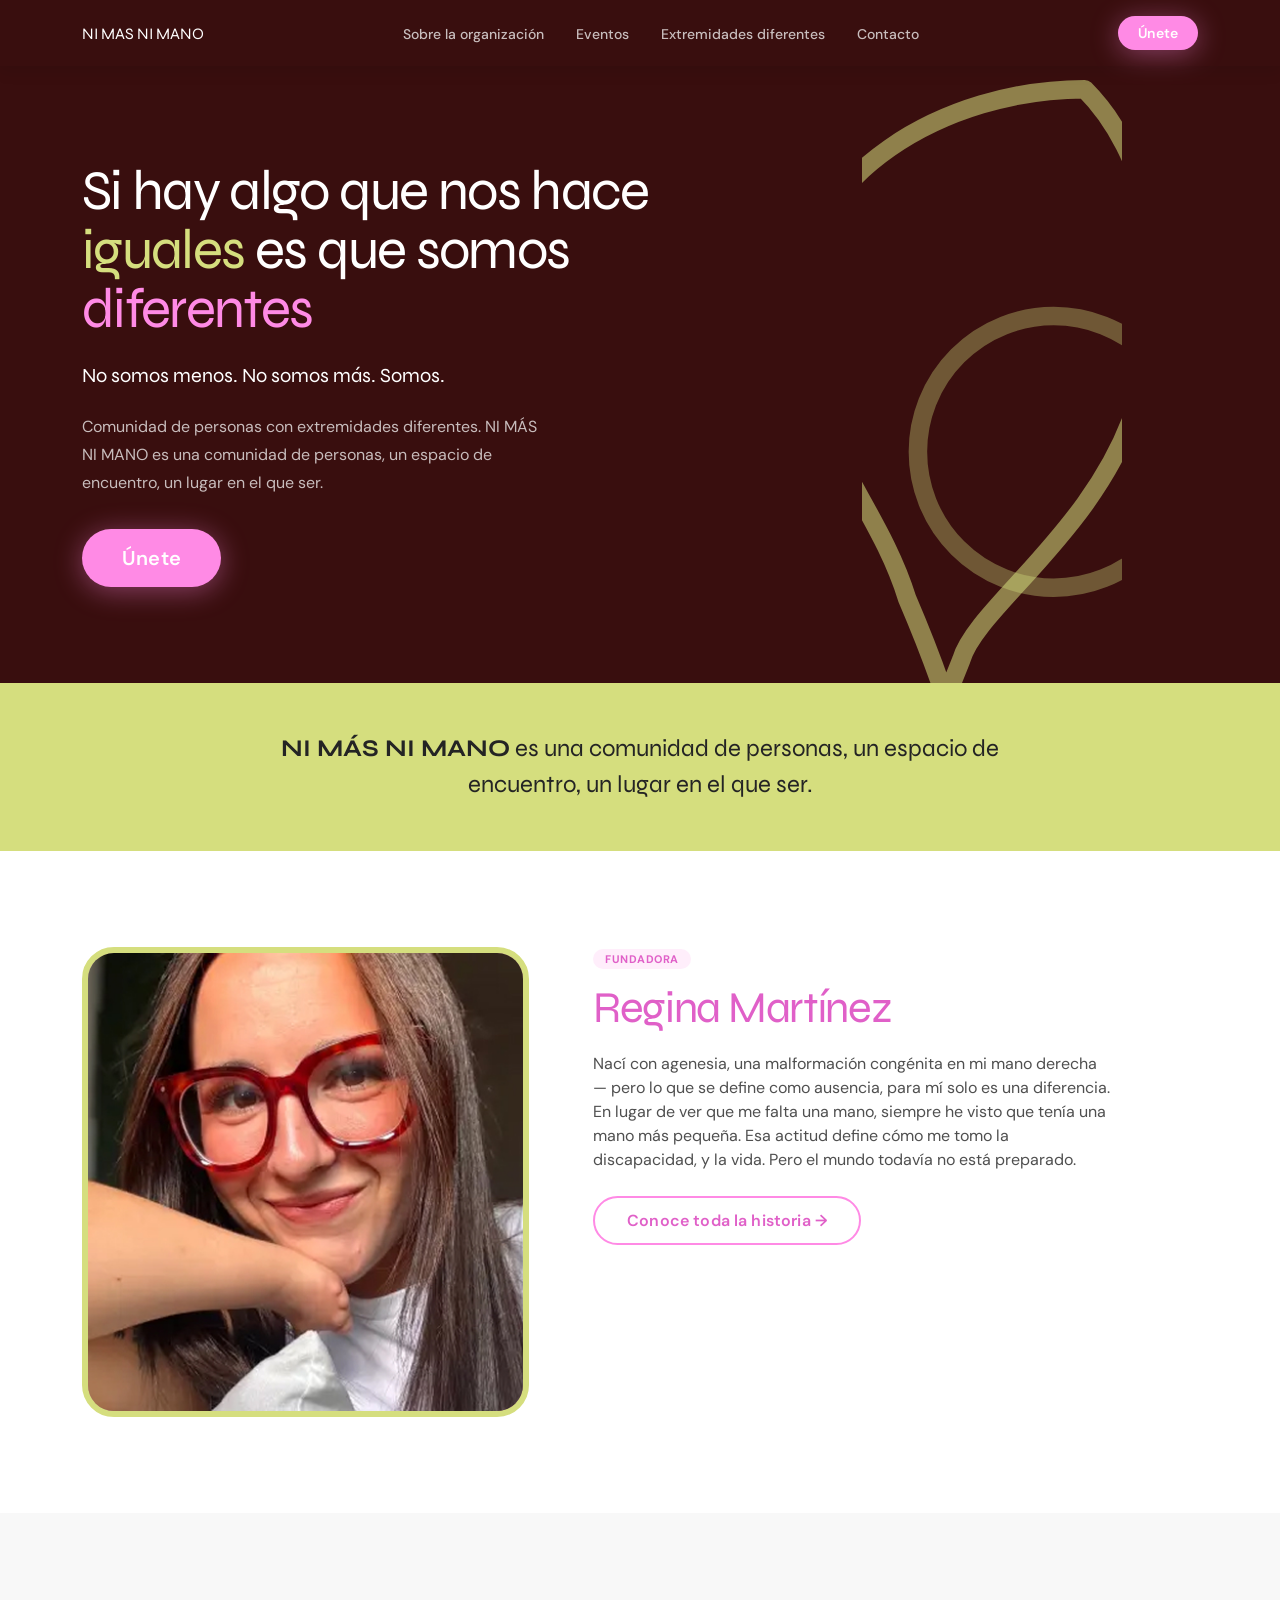
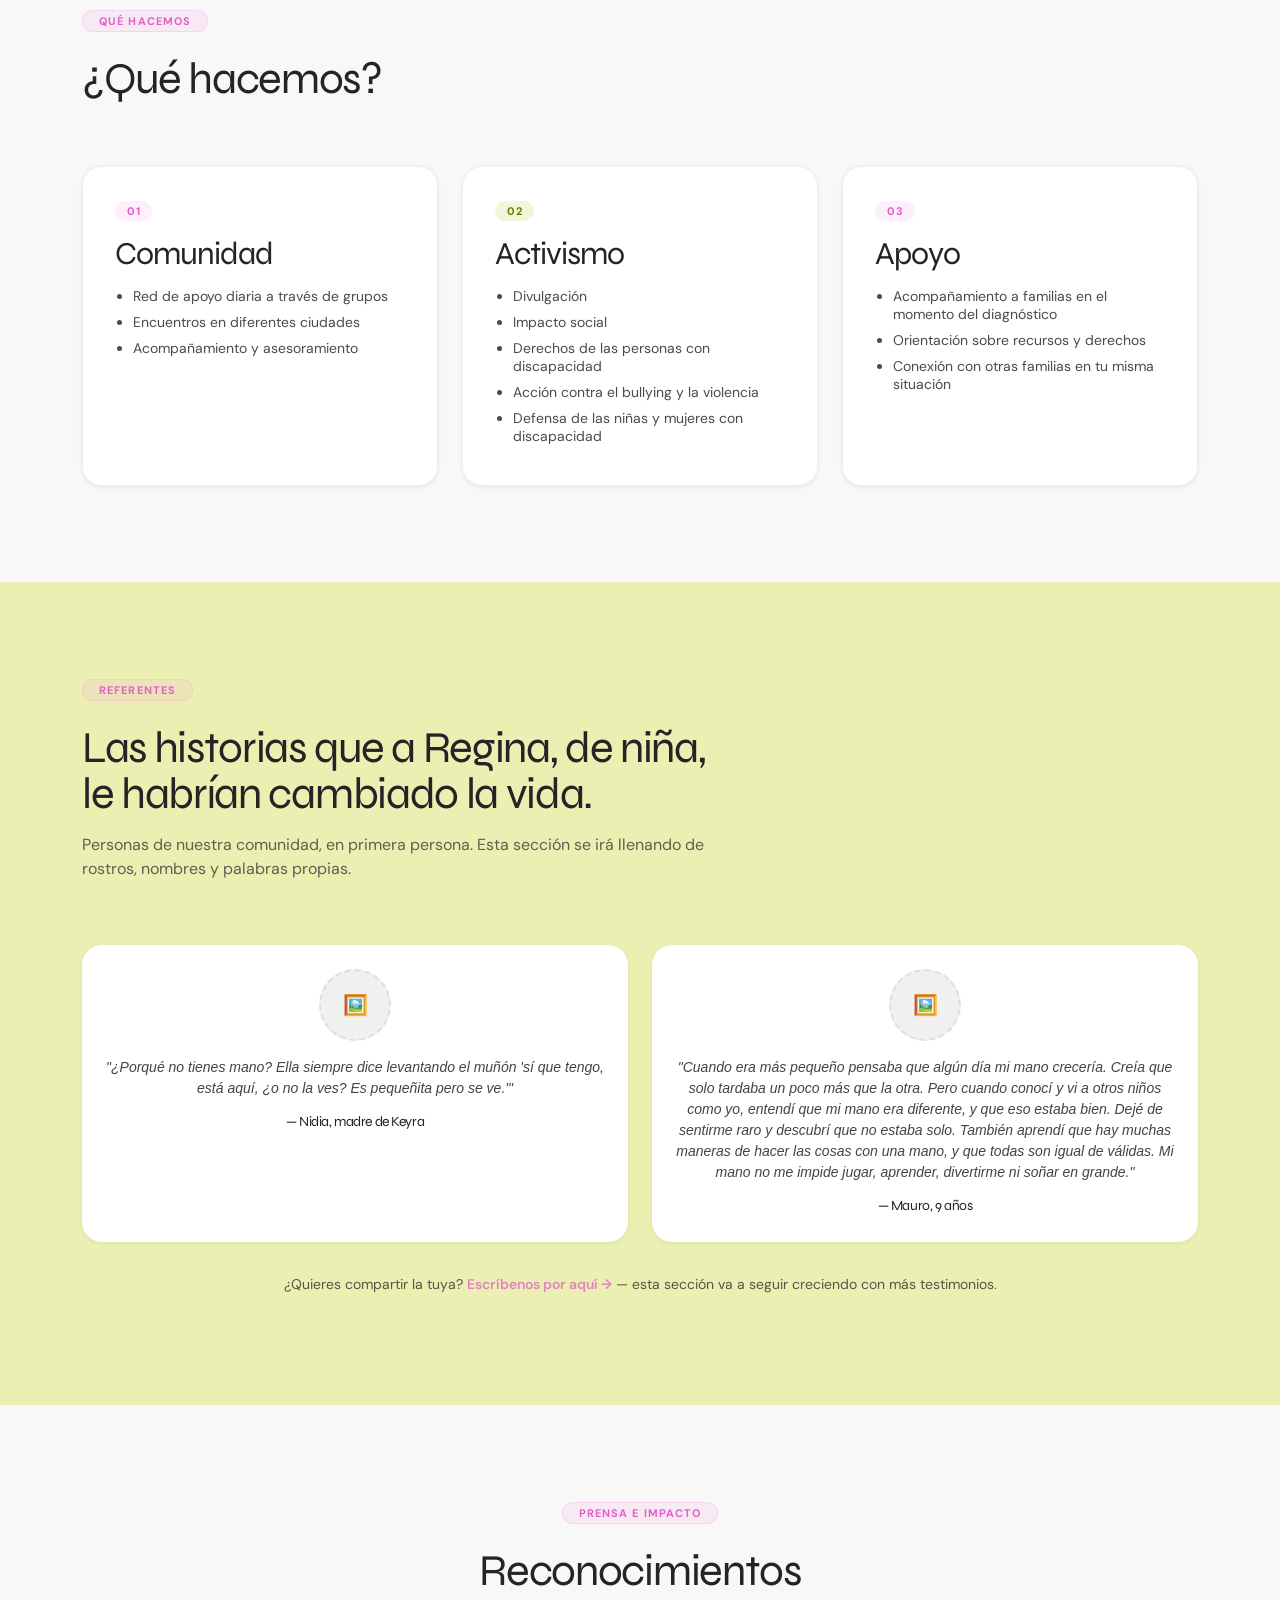
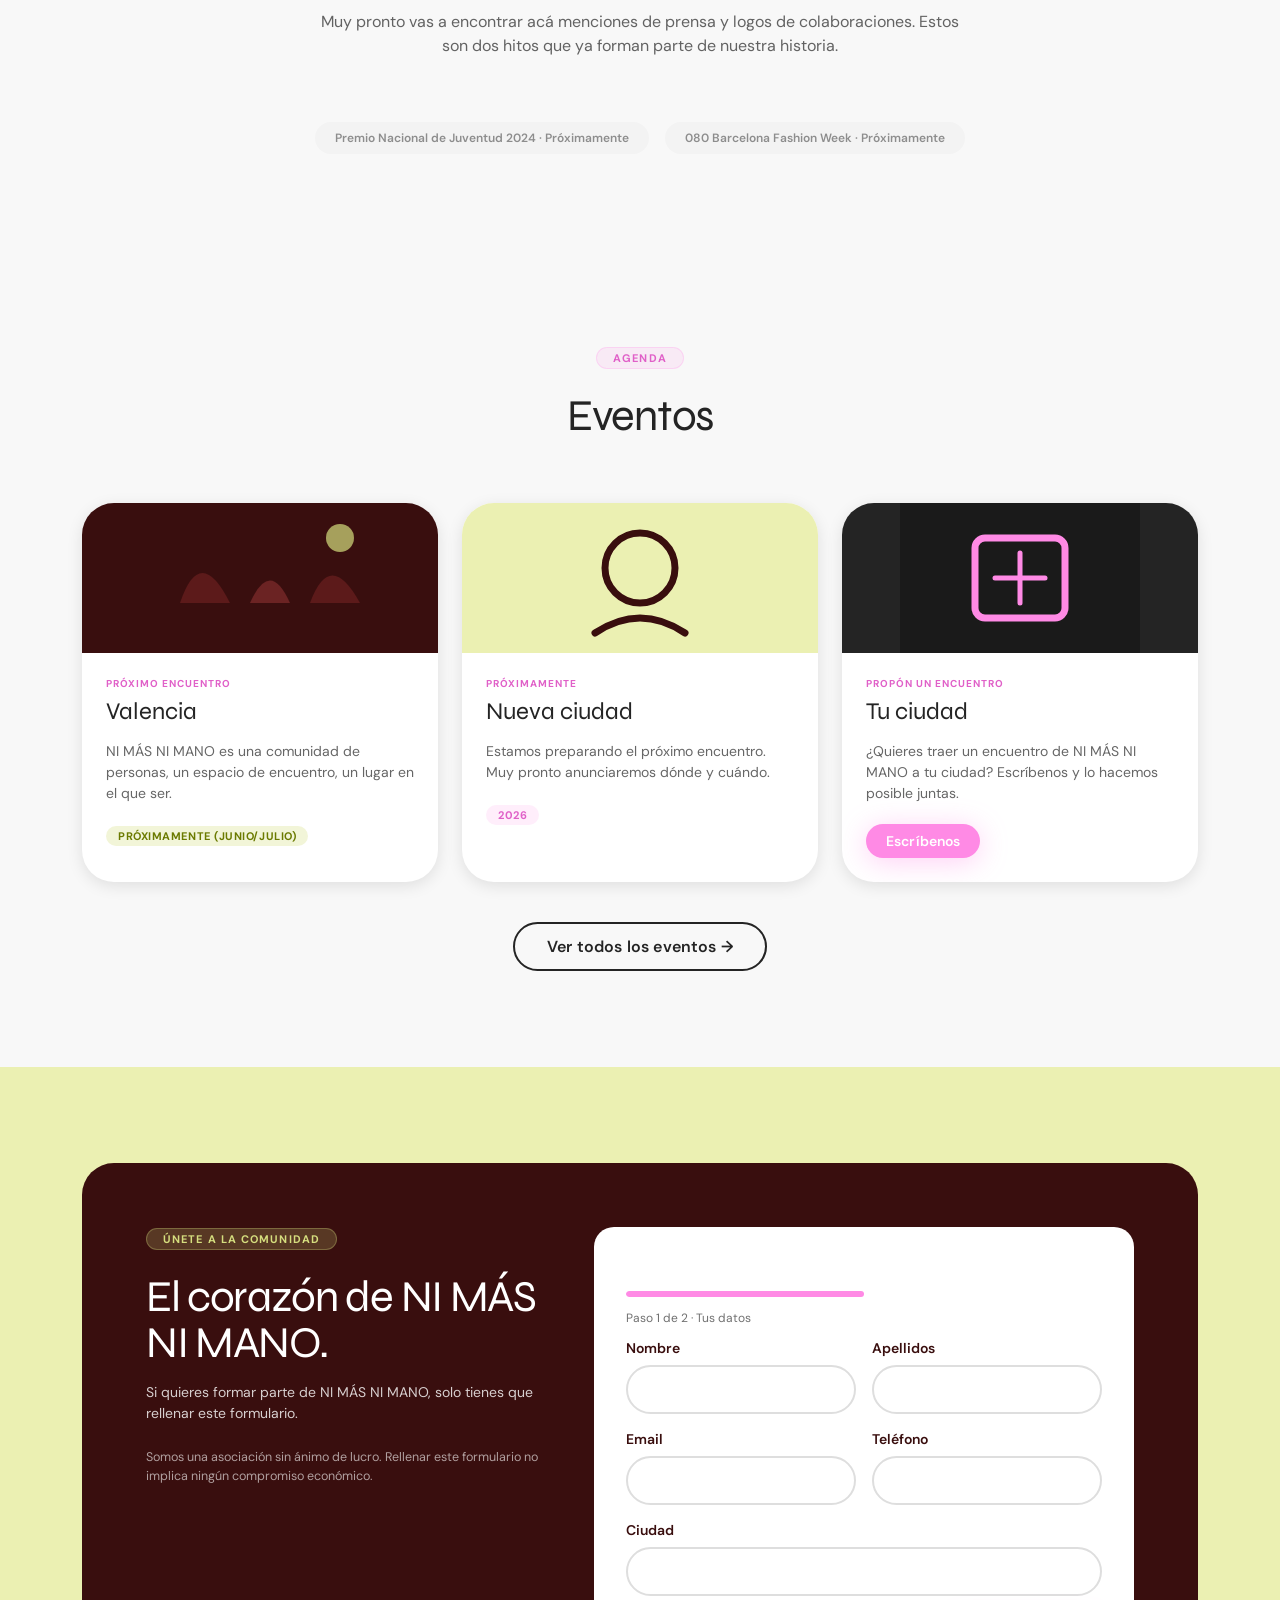
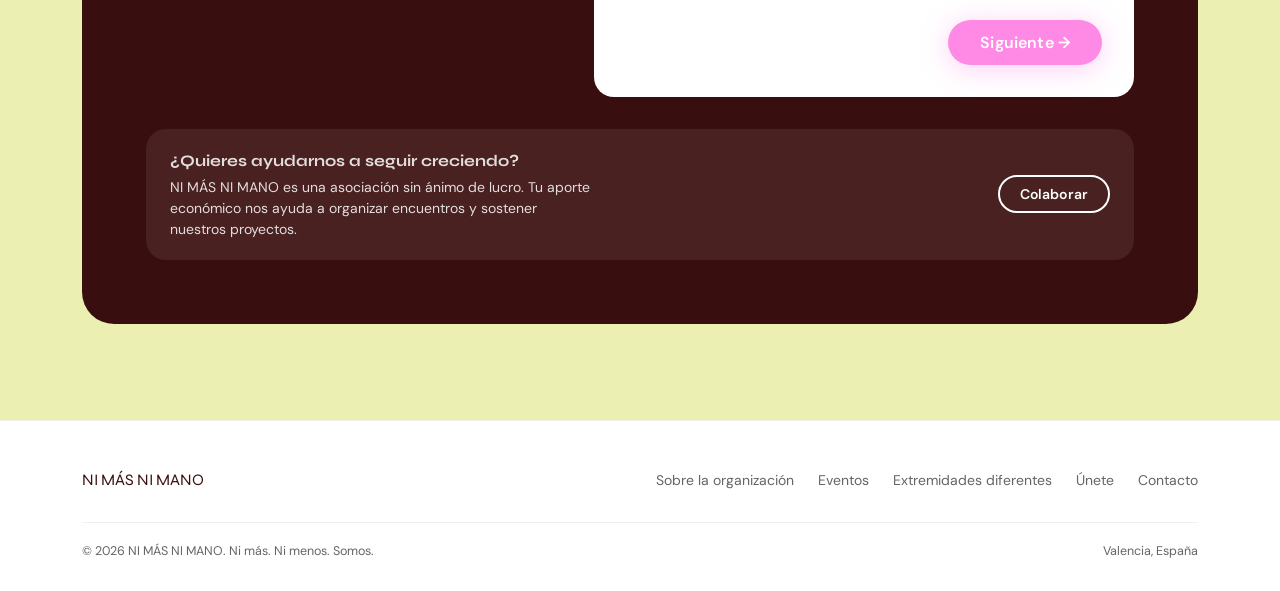
==== commit 23eb9103: "Mejorar accesibilidad/navegación y actualizar copy del sitio - Navbar: agrega link a Extremidades di" ====
--- a/index.html
+++ b/index.html
@@ -158,6 +158,15 @@
     .navbar-links.open{ display:flex; }
     .burger{ display:block; }
   }
+  .navbar-links a[aria-current="page"]{ color:#fff; border-bottom:2px solid var(--color-rosa); padding-bottom:2px; }
+
+  /* ---------- skip link ---------- */
+  .skip-link{
+    position:absolute; left:-9999px; top:0; z-index:200;
+    background:var(--color-rosa); color:#fff; padding:var(--sp-3) var(--sp-6);
+    border-radius:0 0 var(--r-md) 0; font-weight:var(--weight-semibold); font-size:var(--size-sm);
+  }
+  .skip-link:focus{ left:0; }
 
   /* ---------- hero ---------- */
   .hero-dark{
@@ -205,7 +214,7 @@
   .ref-card{ background:#fff; border-radius:var(--r-lg); padding:var(--sp-6); text-align:center; box-shadow:var(--shadow-sm); }
   .ref-avatar{ width:72px; height:72px; border-radius:50%; margin:0 auto var(--sp-4); background:linear-gradient(135deg,var(--color-rosa-light),var(--color-verde)); display:flex; align-items:center; justify-content:center; font-size:20px; }
   .ref-card h4{ font-family:var(--font-display); font-size:var(--size-sm); color:var(--color-negro); margin:0 0 4px; }
-  .ref-card p{ font-size:12.5px; opacity:.6; margin:0; }
+  .ref-card p{ font-size:12.5px; opacity:.75; margin:0; }
   .ref-note{ margin-top:var(--sp-8); text-align:center; font-size:var(--size-sm); opacity:.75; }
   .ref-note a{ color:var(--color-rosa-dark); font-weight:var(--weight-semibold); }
 
@@ -262,7 +271,8 @@
   /* ---------- extremidades ---------- */
   .accordion{ max-width:760px; }
   .acc-item{ border-bottom:1.5px solid var(--color-gris-200); padding:var(--sp-6) 0; }
-  .acc-head{ display:flex; align-items:center; justify-content:space-between; cursor:pointer; font-family:var(--font-display); font-size:var(--size-lg); color:var(--color-granate); }
+  .acc-head{ display:flex; align-items:center; justify-content:space-between; width:100%; background:none; border:none; padding:0; text-align:left; cursor:pointer; font-family:var(--font-display); font-size:var(--size-lg); color:var(--color-granate); }
+  .acc-head:focus-visible{ outline:3px solid var(--color-granate); outline-offset:3px; }
   .acc-head .icon{ width:28px; height:28px; border-radius:50%; background:rgba(255,138,229,.15); color:var(--color-rosa-dark); display:flex; align-items:center; justify-content:center; font-size:16px; flex-shrink:0; transition:transform .25s ease; }
   .acc-item.open .acc-head .icon{ transform:rotate(45deg); }
   .acc-body{ max-height:0; overflow:hidden; transition:max-height .3s ease; }
@@ -283,11 +293,11 @@
   }
   .mini-form textarea:focus{ border-color:var(--color-rosa); }
 
-  footer{ background:#fff; color:rgba(36,36,36,.6); padding:var(--sp-12) 0 var(--sp-8); border-top:1px solid var(--color-gris-100); }
+  footer{ background:#fff; color:rgba(36,36,36,.7); padding:var(--sp-12) 0 var(--sp-8); border-top:1px solid var(--color-gris-100); }
   .footer-top{ display:flex; justify-content:space-between; flex-wrap:wrap; gap:var(--sp-6); padding-bottom:var(--sp-8); border-bottom:1px solid var(--color-gris-100); }
   .footer-links{ display:flex; gap:var(--sp-6); flex-wrap:wrap; list-style:none; padding:0; margin:0; }
   .footer-links a{ color:var(--color-negro); opacity:.7; font-size:var(--size-sm); }
-  .footer-bottom{ display:flex; justify-content:space-between; padding-top:var(--sp-5); font-size:12.5px; opacity:.55; flex-wrap:wrap; gap:var(--sp-2); }
+  .footer-bottom{ display:flex; justify-content:space-between; padding-top:var(--sp-5); font-size:12.5px; flex-wrap:wrap; gap:var(--sp-2); }
 
   [data-reveal]{ opacity:0; transform:translateY(18px); transition:opacity .6s ease, transform .6s ease; }
   [data-reveal].in{ opacity:1; transform:none; }
@@ -304,6 +314,8 @@
 </style>
 </head>
 <body>
+
+<a href="#inicio" class="skip-link">Saltar al contenido</a>
 
 <!-- ================= NAV ================= -->
 <header>
@@ -314,27 +326,28 @@
     <ul class="navbar-links" id="navLinks">
       <li><a href="sobre-la-organizacion.html">Sobre la organización</a></li>
       <li><a href="eventos.html">Eventos</a></li>
+      <li><a href="extremidades-diferentes.html">Extremidades diferentes</a></li>
       <li><a href="#contacto">Contacto</a></li>
     </ul>
     <a href="#unete" class="btn btn-rosa btn-sm">Únete</a>
-    <button class="burger" id="burgerBtn" aria-label="Abrir menú"><span></span><span></span><span></span></button>
+    <button class="burger" id="burgerBtn" aria-label="Abrir menú" aria-expanded="false"><span></span><span></span><span></span></button>
   </div>
 </header>
 
 <!-- ================= HERO ================= -->
 <section class="hero-dark" id="inicio" style="padding-top:var(--sp-24); padding-bottom:var(--sp-24);">
   <div class="hero-graphic">
-    <svg viewBox="0 0 260 400" width="260" height="100%" fill="none" preserveAspectRatio="xMidYMid slice">
+    <svg viewBox="0 0 260 400" width="260" height="100%" fill="none" preserveAspectRatio="xMidYMid slice" aria-hidden="true">
       <path d="M190 15 C230 55 250 130 225 215 C200 300 120 350 110 385 L100 410 M100 410 C100 410 90 380 75 345 C55 280 5 240 5 155 C5 70 100 15 190 15" stroke="#D5DE7E" stroke-width="12" stroke-linecap="round" fill="none" opacity="0.55"/>
       <circle cx="170" cy="250" r="88" stroke="#D5DE7E" stroke-width="12" fill="none" opacity="0.35"/>
     </svg>
   </div>
   <div class="wrap">
     <div class="hero-inner">
-      <span class="eyebrow eyebrow-light">Comunidad de personas con extremidades diferentes</span>
-      <h1 class="hero-heading">Si hay algo que nos hace <span class="verde">iguales</span> es que somos<br><span class="pink">diferentes.</span></h1>
-      <p class="hero-body">NI MÁS NI MANO es una comunidad de personas, un espacio de encuentro, un lugar en el que ser. 
-No somos menos, no somos más. Somos.</p>
+      <!-- <span class="eyebrow eyebrow-light">Asociación NI MÁS NI MANO</span> -->
+      <h1 class="hero-heading">Si hay algo que nos hace <span class="verde">iguales</span> es que somos<br><span class="pink">diferentes</span></h1>
+      <p class="hero-body" style="font-family:var(--font-display); font-size:var(--size-lg); opacity:1; margin-top:var(--sp-5); margin-bottom:0;">No somos menos. No somos más. Somos.</p>
+      <p class="hero-body">Comunidad de personas con extremidades diferentes. NI MÁS NI MANO es una comunidad de personas, un espacio de encuentro, un lugar en el que ser.</p>
       <div class="hero-actions">
         <a href="#unete" class="btn btn-rosa btn-lg">Únete</a>
       </div>
@@ -373,26 +386,36 @@
       <span class="eyebrow">Qué hacemos</span>
       <h2>¿Qué hacemos?</h2>
     </div>
-    <div class="grid g2">
+    <div class="grid g3">
       <div class="card pillar-card">
         <span class="badge badge-rosa">01</span>
         <h3>Comunidad</h3>
         <ul>
           <li>Red de apoyo diaria a través de grupos</li>
           <li>Encuentros en diferentes ciudades</li>
-          <li>Acompañamiento y asesoramiento a personas y familias</li>
+          <li>Acompañamiento y asesoramiento</li>
         </ul>
       </div>
       <div class="card pillar-card">
         <span class="badge badge-verde">02</span>
         <h3>Activismo</h3>
         <ul>
-          <li>Divulgación e impacto social</li>
+          <li>Divulgación</li>
+          <li>Impacto social</li>
           <li>Derechos de las personas con discapacidad</li>
           <li>Acción contra el bullying y la violencia</li>
           <li>Defensa de las niñas y mujeres con discapacidad</li>
         </ul>
       </div>
+      <div class="card pillar-card">
+        <span class="badge badge-rosa">03</span>
+        <h3>Apoyo</h3>
+        <ul>
+          <li>Acompañamiento a familias en el momento del diagnóstico</li>
+          <li>Orientación sobre recursos y derechos</li>
+          <li>Conexión con otras familias en tu misma situación</li>
+        </ul>
+      </div>
     </div>
   </div>
 </section>
@@ -405,17 +428,36 @@
       <h2 style="font-size:clamp(26px,4vw,var(--size-3xl));">Las historias que a Regina, de niña, le habrían cambiado la vida.</h2>
       <p>Personas de nuestra comunidad, en primera persona. Esta sección se irá llenando de rostros, nombres y palabras propias.</p>
     </div>
-    <div class="grid g4">
-      <div class="ref-card"><div class="ref-avatar">✨</div><h4>Próximamente</h4><p>Tu historia puede estar aquí</p></div>
-      <div class="ref-card"><div class="ref-avatar">✨</div><h4>Próximamente</h4><p>Tu historia puede estar aquí</p></div>
-      <div class="ref-card"><div class="ref-avatar">✨</div><h4>Próximamente</h4><p>Tu historia puede estar aquí</p></div>
-      <div class="ref-card"><div class="ref-avatar">✨</div><h4>Próximamente</h4><p>Tu historia puede estar aquí</p></div>
-    </div>
-    <p class="ref-note">¿Quieres compartir la tuya? <a href="#unete">Escríbenos por aquí →</a></p>
+    <div class="grid g2">
+      <div class="ref-card">
+        <div class="ref-avatar" style="border:2px dashed var(--color-gris-200); background:var(--color-gris-100);" aria-hidden="true">🖼️</div>
+        <p style="font-size:var(--size-sm); opacity:.85; line-height:var(--lh-normal); font-style:italic;">"¿Porqué no tienes mano? Ella siempre dice levantando el muñón 'sí que tengo, está aquí, ¿o no la ves? Es pequeñita pero se ve.'"</p>
+        <h4 style="margin-top:var(--sp-4);">— Nidia, madre de Keyra</h4>
+      </div>
+      <div class="ref-card">
+        <div class="ref-avatar" style="border:2px dashed var(--color-gris-200); background:var(--color-gris-100);" aria-hidden="true">🖼️</div>
+        <p style="font-size:var(--size-sm); opacity:.85; line-height:var(--lh-normal); font-style:italic;">"Cuando era más pequeño pensaba que algún día mi mano crecería. Creía que solo tardaba un poco más que la otra. Pero cuando conocí y vi a otros niños como yo, entendí que mi mano era diferente, y que eso estaba bien. Dejé de sentirme raro y descubrí que no estaba solo. También aprendí que hay muchas maneras de hacer las cosas con una mano, y que todas son igual de válidas. Mi mano no me impide jugar, aprender, divertirme ni soñar en grande."</p>
+        <h4 style="margin-top:var(--sp-4);">— Mauro, 9 años</h4>
+      </div>
+    </div>
+    <p class="ref-note">¿Quieres compartir la tuya? <a href="#unete">Escríbenos por aquí →</a> — esta sección va a seguir creciendo con más testimonios.</p>
   </div>
 </section>
 
-
+<!-- ================= PRENSA ================= -->
+<section id="prensa" data-reveal>
+  <div class="wrap">
+    <div class="section-head" style="text-align:center; margin-left:auto; margin-right:auto;">
+      <span class="eyebrow">Prensa e impacto</span>
+      <h2>Reconocimientos</h2>
+      <p>Muy pronto vas a encontrar acá menciones de prensa y logos de colaboraciones. Estos son dos hitos que ya forman parte de nuestra historia.</p>
+    </div>
+    <div class="press-row">
+      <span class="press-chip">Premio Nacional de Juventud 2024 · Próximamente</span>
+      <span class="press-chip">080 Barcelona Fashion Week · Próximamente</span>
+    </div>
+  </div>
+</section>
 
 <!-- ================= EVENTOS ================= -->
 <section class="eventos" id="eventos" data-reveal>
@@ -427,7 +469,7 @@
     <div class="grid g3">
       <div class="event-card">
         <div class="event-card-img" style="background:var(--color-granate);">
-          <svg viewBox="0 0 240 150" width="240" height="150" fill="none">
+          <svg viewBox="0 0 240 150" width="240" height="150" fill="none" aria-hidden="true">
             <rect width="240" height="150" fill="#390E0E"/>
             <path d="M40 100 Q60 40 90 100 Z" fill="#5C1A1A"/>
             <path d="M110 100 Q130 55 150 100 Z" fill="#6b2323"/>
@@ -436,15 +478,15 @@
           </svg>
         </div>
         <div class="event-card-body">
-          <div class="event-card-tag">Próximo evento</div>
+          <div class="event-card-tag">Próximo encuentro</div>
           <div class="event-card-title">Valencia</div>
           <p class="event-card-desc">NI MÁS NI MANO es una comunidad de personas, un espacio de encuentro, un lugar en el que ser.</p>
-          <span class="badge badge-verde">Fecha por confirmar</span>
+          <span class="badge badge-verde">Próximamente (junio/julio)</span>
         </div>
       </div>
       <div class="event-card">
         <div class="event-card-img" style="background:var(--color-verde-light);">
-          <svg viewBox="0 0 240 150" width="240" height="150" fill="none">
+          <svg viewBox="0 0 240 150" width="240" height="150" fill="none" aria-hidden="true">
             <rect width="240" height="150" fill="#EBF0B2"/>
             <circle cx="120" cy="65" r="35" stroke="#390E0E" stroke-width="7" fill="none"/>
             <path d="M75 130 Q120 100 165 130" stroke="#390E0E" stroke-width="7" stroke-linecap="round" fill="none"/>
@@ -459,7 +501,7 @@
       </div>
       <div class="event-card">
         <div class="event-card-img" style="background:var(--color-negro);">
-          <svg viewBox="0 0 240 150" width="240" height="150" fill="none">
+          <svg viewBox="0 0 240 150" width="240" height="150" fill="none" aria-hidden="true">
             <rect width="240" height="150" fill="#1a1a1a"/>
             <rect x="75" y="35" width="90" height="80" rx="10" stroke="#FF8AE5" stroke-width="7" fill="none"/>
             <line x1="95" y1="75" x2="145" y2="75" stroke="#FF8AE5" stroke-width="5" stroke-linecap="round"/>
@@ -488,7 +530,7 @@
         <div class="unete-copy">
           <span class="eyebrow eyebrow-light">Únete a la comunidad</span>
           <h2 style="color:#fff; font-size:clamp(26px,4vw,var(--size-3xl));">El corazón de NI MÁS NI MANO.</h2>
-          <p>Si quieres formar parte de NI MÁS NI MANO, cuéntanos quién eres. Solo te llevará un minuto.</p>
+          <p>Si quieres formar parte de NI MÁS NI MANO, solo tienes que rellenar este formulario.</p>
           <p style="margin-top:var(--sp-6); font-size:12.5px; opacity:.6;">Somos una asociación sin ánimo de lucro. Rellenar este formulario no implica ningún compromiso económico.</p>
         </div>
 
@@ -496,17 +538,21 @@
           <div class="progress-track"><div class="progress-fill" id="progressFill"></div></div>
           <p class="step-label" id="stepLabel">Paso 1 de 2 · Tus datos</p>
 
-          <form id="joinForm">
+          <!-- Reemplazá esta URL por tu endpoint real de Formspree (https://formspree.io/f/TU_FORM_ID) -->
+          <form id="joinForm" action="https://formspree.io/f/TU_FORM_ID" method="POST">
+            <input type="text" name="_gotcha" style="display:none" tabindex="-1" autocomplete="off">
+            <input type="hidden" name="_subject" value="Nueva solicitud de alta — NI MÁS NI MANO">
+
             <div class="form-step active" id="step1">
               <div class="field-row">
-                <div class="form-group" style="margin-bottom:0;"><label class="form-label" for="nombre">Nombre</label><input class="form-input" type="text" id="nombre" required></div>
-                <div class="form-group" style="margin-bottom:0;"><label class="form-label" for="apellidos">Apellidos</label><input class="form-input" type="text" id="apellidos" required></div>
+                <div class="form-group" style="margin-bottom:0;"><label class="form-label" for="nombre">Nombre</label><input class="form-input" type="text" id="nombre" name="nombre" required></div>
+                <div class="form-group" style="margin-bottom:0;"><label class="form-label" for="apellidos">Apellidos</label><input class="form-input" type="text" id="apellidos" name="apellidos" required></div>
               </div>
               <div class="field-row">
-                <div class="form-group" style="margin-bottom:0;"><label class="form-label" for="email">Email</label><input class="form-input" type="email" id="email" required></div>
-                <div class="form-group" style="margin-bottom:0;"><label class="form-label" for="telefono">Teléfono</label><input class="form-input" type="tel" id="telefono"></div>
+                <div class="form-group" style="margin-bottom:0;"><label class="form-label" for="email">Email</label><input class="form-input" type="email" id="email" name="email" required></div>
+                <div class="form-group" style="margin-bottom:0;"><label class="form-label" for="telefono">Teléfono</label><input class="form-input" type="tel" id="telefono" name="telefono"></div>
               </div>
-              <div class="form-group"><label class="form-label" for="ciudad">Ciudad</label><input class="form-input" type="text" id="ciudad" required></div>
+              <div class="form-group"><label class="form-label" for="ciudad">Ciudad</label><input class="form-input" type="text" id="ciudad" name="ciudad" required></div>
               <div class="form-actions" style="justify-content:flex-end;">
                 <button type="button" class="btn btn-rosa btn-md" id="toStep2">Siguiente →</button>
               </div>
@@ -514,22 +560,20 @@
 
             <div class="form-step" id="step2">
               <div class="form-group">
-                <label class="form-label">Marca la opción con la que te identifiques</label>
+                <label class="form-label">¿Cuál es tu relación con la asociación?</label>
                 <div class="option-list">
-                  <label class="option"><input type="radio" name="perfil" required> Soy una persona con una extremidad diferente</label>
-                  <label class="option"><input type="radio" name="perfil"> Soy familiar de una persona con una extremidad diferente</label>
-                  <label class="option"><input type="radio" name="perfil"> Soy una persona con otra condición de discapacidad</label>
-                  <label class="option"><input type="radio" name="perfil"> No soy una persona con discapacidad</label>
+                  <label class="option"><input type="radio" name="relacion" value="Tengo una extremidad diferente" required> Tengo una extremidad diferente</label>
+                  <label class="option"><input type="radio" name="relacion" value="Soy familiar de alguien con una extremidad diferente"> Soy familiar de alguien con una extremidad diferente</label>
+                  <label class="option"><input type="radio" name="relacion" value="Tengo otra condición de discapacidad"> Tengo otra condición de discapacidad</label>
+                  <label class="option"><input type="radio" name="relacion" value="Quiero sumarme para apoyar (sin relación directa)"> Quiero sumarme para apoyar (sin relación directa)</label>
                 </div>
               </div>
-              <div class="form-group">
-                <label class="form-label">¿Por qué quieres formar parte de NI MÁS NI MANO?</label>
-                <div class="option-list">
-                  <label class="option"><input type="radio" name="motivo" required> Soy parte de la comunidad de personas con extremidades diferentes</label>
-                  <label class="option"><input type="radio" name="motivo"> Soy familiar de una persona con extremidades diferentes</label>
-                  <label class="option"><input type="radio" name="motivo"> Quiero sumarme para apoyar</label>
-                </div>
-              </div>
+
+              <label class="option" style="margin-bottom:var(--sp-4);">
+                <input type="checkbox" id="joinConsent" name="consentimiento" required>
+                Acepto que mis datos se usen para gestionar mi contacto con la asociación.
+              </label>
+
               <div class="form-actions">
                 <button type="button" class="btn btn-outline btn-md" id="toStep1">← Atrás</button>
                 <button type="submit" class="btn btn-rosa btn-md">Unirme a la comunidad</button>
@@ -540,21 +584,21 @@
           <div class="thankyou" id="thankyou">
             <div class="check">💗</div>
             <h3 style="font-size:var(--size-xl); margin:var(--sp-2) 0; color:var(--color-granate);">¡Bienvenida/o!</h3>
-            <p style="font-size:var(--size-sm); opacity:.7; margin:0;">Ya formas parte de NI MÁS NI MANO. Te escribiremos muy pronto.</p>
+            <p id="thankyouText" style="font-size:var(--size-sm); opacity:.7; margin:0;"></p>
           </div>
         </div>
       </div>
 
       <div class="donate-strip">
-        <p>¿Quieres ayudarnos a gestionar encuentros, proyectos y acciones? Puedes colaborar económicamente, aparte de tu alta en la comunidad.</p>
-        <a href="#contacto" class="btn btn-outline-light btn-sm">Colabora económicamente</a>
+        <p><b style="display:block; font-family:var(--font-display); font-size:var(--size-md); color:#fff; margin-bottom:var(--sp-1);">¿Quieres ayudarnos a seguir creciendo?</b>NI MÁS NI MANO es una asociación sin ánimo de lucro. Tu aporte económico nos ayuda a organizar encuentros y sostener nuestros proyectos.</p>
+        <a href="#donar" class="btn btn-outline-light btn-sm">Colaborar</a>
       </div>
     </div>
   </div>
 </section>
 
 <!-- ================= CONTACTO ================= -->
-<section class="contacto" id="contacto" data-reveal>
+<!-- <section class="contacto" id="contacto" data-reveal>
   <div class="wrap">
     <div class="section-head">
       <span class="eyebrow">Contacto</span>
@@ -584,7 +628,7 @@
       </div>
     </div>
   </div>
-</section>
+</section> -->
 
 <!-- ================= FOOTER ================= -->
 <footer>
@@ -609,8 +653,16 @@
 <script>
   const burger = document.getElementById('burgerBtn');
   const navLinks = document.getElementById('navLinks');
-  burger.addEventListener('click', () => navLinks.classList.toggle('open'));
-  navLinks.querySelectorAll('a').forEach(a => a.addEventListener('click', () => navLinks.classList.remove('open')));
+  burger.addEventListener('click', () => {
+    const isOpen = navLinks.classList.toggle('open');
+    burger.setAttribute('aria-expanded', isOpen ? 'true' : 'false');
+    burger.setAttribute('aria-label', isOpen ? 'Cerrar menú' : 'Abrir menú');
+  });
+  navLinks.querySelectorAll('a').forEach(a => a.addEventListener('click', () => {
+    navLinks.classList.remove('open');
+    burger.setAttribute('aria-expanded', 'false');
+    burger.setAttribute('aria-label', 'Abrir menú');
+  }));
 
   const revealEls = document.querySelectorAll('[data-reveal]');
   const io = new IntersectionObserver((entries) => {
@@ -622,8 +674,11 @@
     head.addEventListener('click', () => {
       const item = head.parentElement;
       const wasOpen = item.classList.contains('open');
-      document.querySelectorAll('.acc-item').forEach(i => i.classList.remove('open'));
-      if(!wasOpen) item.classList.add('open');
+      document.querySelectorAll('.acc-item').forEach(i => {
+        i.classList.remove('open');
+        i.querySelector('.acc-head').setAttribute('aria-expanded', 'false');
+      });
+      if(!wasOpen){ item.classList.add('open'); head.setAttribute('aria-expanded', 'true'); }
     });
   });
 
@@ -650,12 +705,41 @@
     progressFill.style.width = '50%';
     stepLabel.textContent = 'Paso 1 de 2 · Tus datos';
   });
-  joinForm.addEventListener('submit', (e) => {
+  // Reemplazá este link por el de tu formulario de Google real
+  const GOOGLE_FORM_LINK = 'PEGAR_AQUI_EL_LINK_DEL_GOOGLE_FORM';
+  const thankyouText = document.getElementById('thankyouText');
+
+  joinForm.addEventListener('submit', async (e) => {
     e.preventDefault();
-    joinForm.style.display = 'none';
-    document.querySelector('.progress-track').style.display = 'none';
-    stepLabel.style.display = 'none';
-    thankyou.classList.add('active');
+    const submitBtn = joinForm.querySelector('button[type="submit"]');
+    submitBtn.disabled = true;
+    submitBtn.textContent = 'Enviando...';
+
+    const formData = new FormData(joinForm);
+    const relacion = formData.get('relacion');
+
+    try {
+      const response = await fetch(joinForm.action, {
+        method: 'POST',
+        body: formData,
+        headers: { 'Accept': 'application/json' }
+      });
+      if (!response.ok) throw new Error('Formspree respondió con un error');
+
+      const quiereFormularioDetallado = relacion === 'Tengo una extremidad diferente' || relacion === 'Soy familiar de alguien con una extremidad diferente';
+      thankyouText.innerHTML = quiereFormularioDetallado
+        ? `Ya formas parte de NI MÁS NI MANO. Si querés contarnos un poco más sobre tu situación, completá también <a href="${GOOGLE_FORM_LINK}" target="_blank" rel="noopener" style="color:var(--color-rosa-dark); font-weight:600;">este formulario</a>.`
+        : 'Ya formas parte de NI MÁS NI MANO. Te escribiremos muy pronto.';
+
+      joinForm.style.display = 'none';
+      document.querySelector('.progress-track').style.display = 'none';
+      stepLabel.style.display = 'none';
+      thankyou.classList.add('active');
+    } catch (err) {
+      submitBtn.disabled = false;
+      submitBtn.textContent = 'Unirme a la comunidad';
+      alert('Hubo un problema al enviar el formulario. Probá de nuevo o escribinos directamente a nimasnimano@gmail.com.');
+    }
   });
 </script>
 </body>
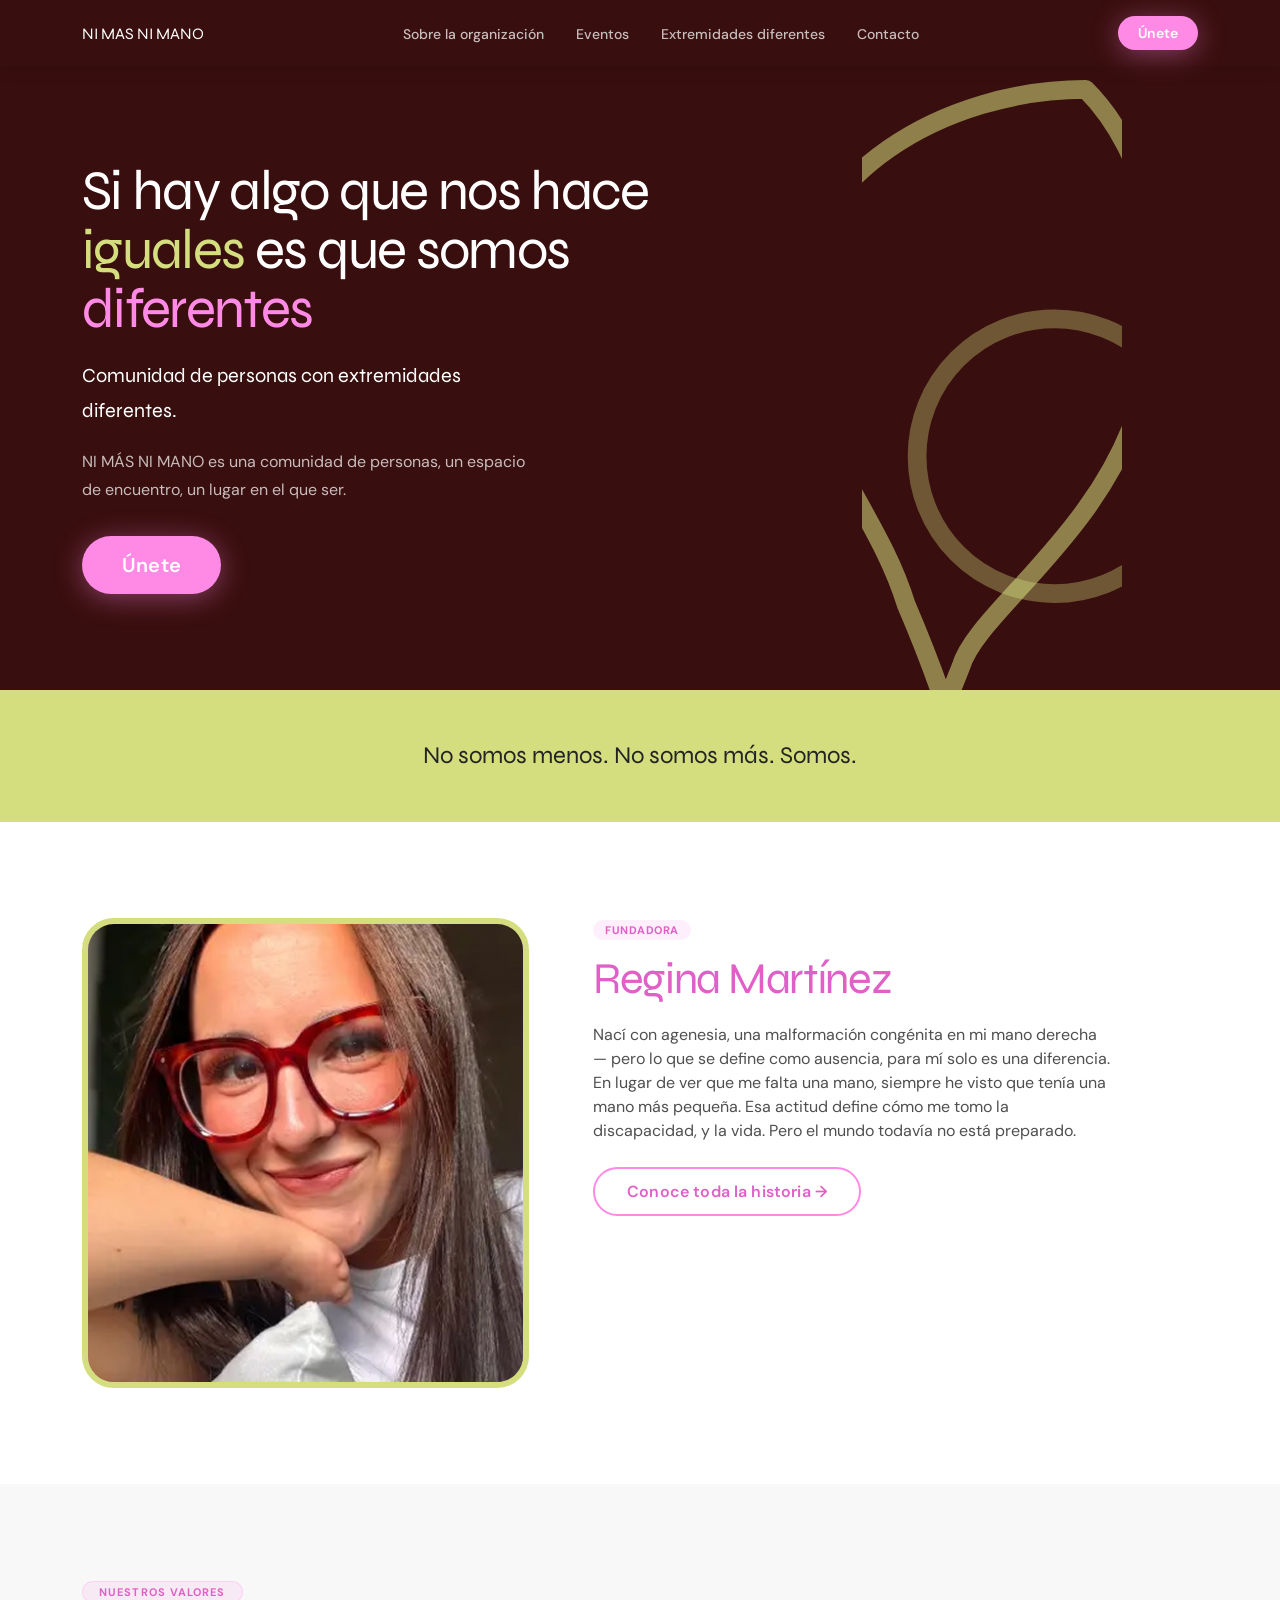
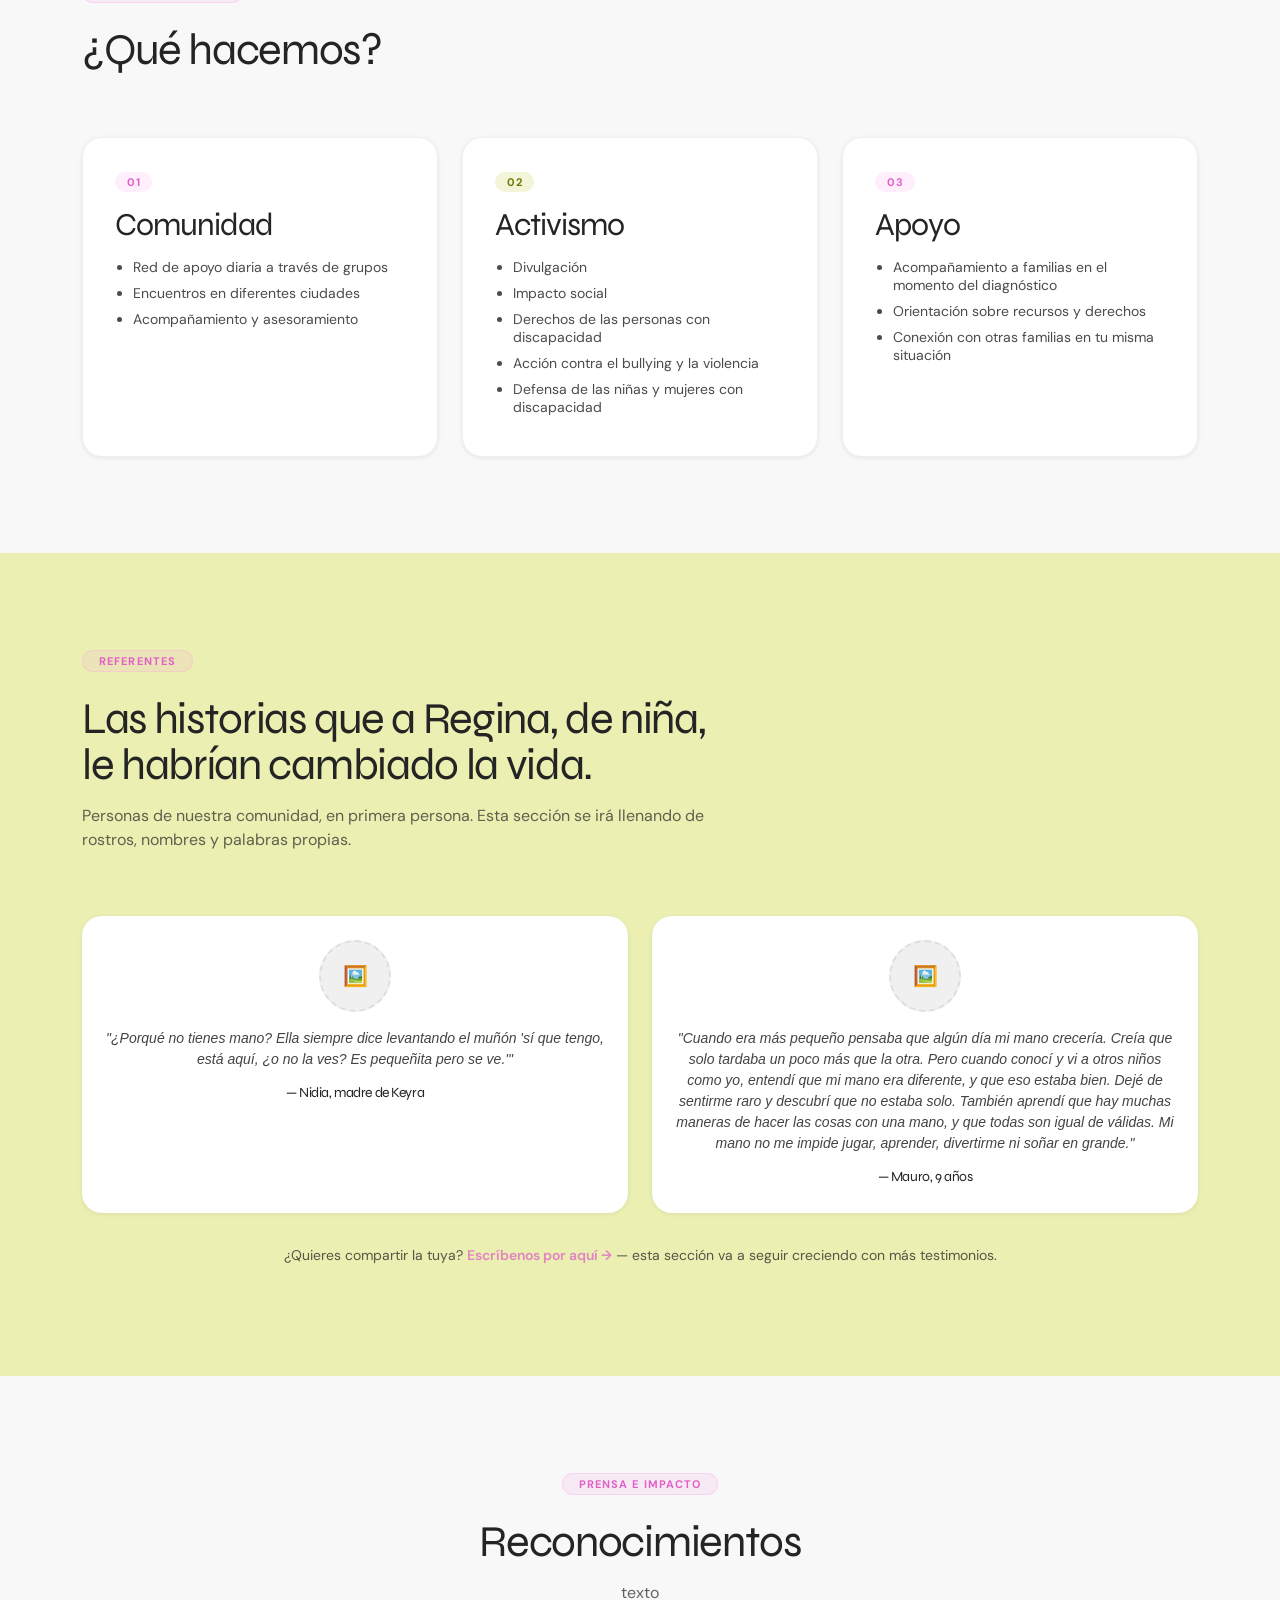
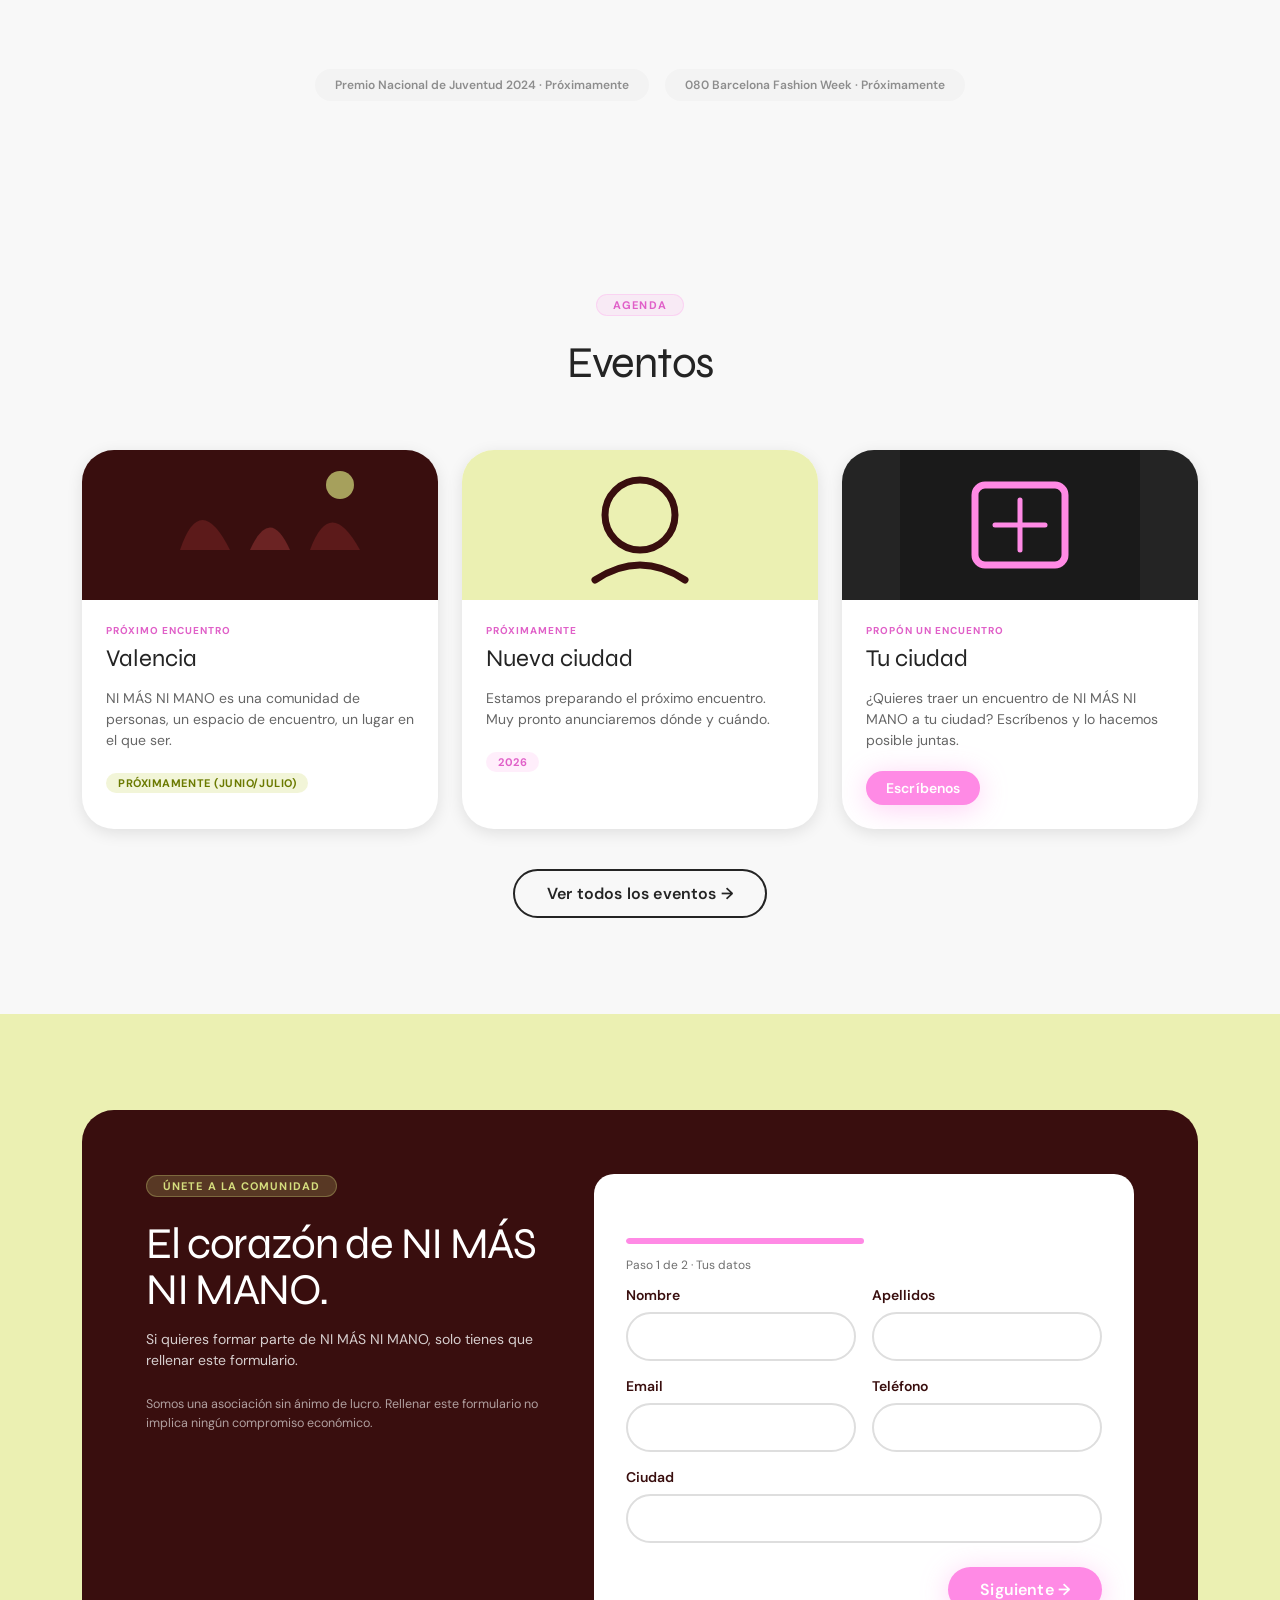
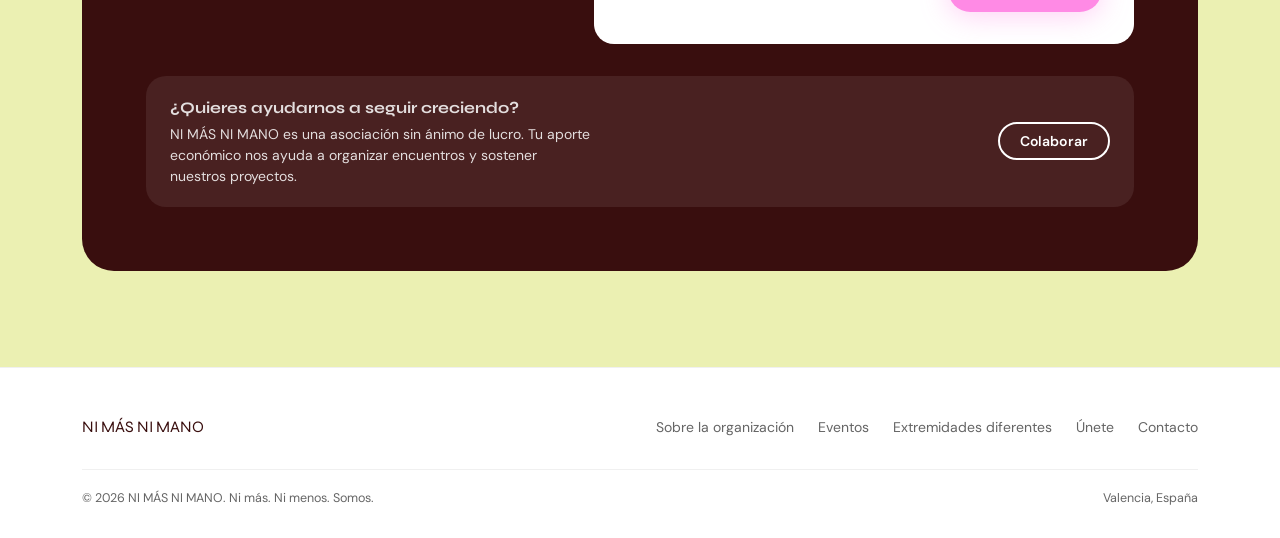
==== commit fca5196d: "Ajustes de copy en hero, eventos y prensa - Reordena el texto de apoyo del hero y mueve "No somos me" ====
--- a/index.html
+++ b/index.html
@@ -346,8 +346,9 @@
     <div class="hero-inner">
       <!-- <span class="eyebrow eyebrow-light">Asociación NI MÁS NI MANO</span> -->
       <h1 class="hero-heading">Si hay algo que nos hace <span class="verde">iguales</span> es que somos<br><span class="pink">diferentes</span></h1>
-      <p class="hero-body" style="font-family:var(--font-display); font-size:var(--size-lg); opacity:1; margin-top:var(--sp-5); margin-bottom:0;">No somos menos. No somos más. Somos.</p>
-      <p class="hero-body">Comunidad de personas con extremidades diferentes. NI MÁS NI MANO es una comunidad de personas, un espacio de encuentro, un lugar en el que ser.</p>
+      <p class="hero-body" style="font-family:var(--font-display); font-size:var(--size-lg); opacity:1; margin-top:var(--sp-5); margin-bottom:0;">Comunidad de personas con extremidades diferentes. </p>
+      <p class="hero-body">NI MÁS NI MANO es una comunidad de personas, un espacio de encuentro, un lugar en el que ser. 
+</p>
       <div class="hero-actions">
         <a href="#unete" class="btn btn-rosa btn-lg">Únete</a>
       </div>
@@ -358,7 +359,7 @@
 <!-- ================= BANNER VERDE ================= -->
 <section class="banner-verde" style="padding-top:var(--sp-12); padding-bottom:var(--sp-12);">
   <div class="wrap">
-    <p><b>NI MÁS NI MANO</b> es una comunidad de personas, un espacio de encuentro, un lugar en el que ser.</p>
+    <p>No somos menos. No somos más. Somos.</p>
   </div>
 </section>
 
@@ -383,7 +384,7 @@
 <section id="que-hacemos" data-reveal>
   <div class="wrap">
     <div class="section-head">
-      <span class="eyebrow">Qué hacemos</span>
+      <span class="eyebrow">NUESTROS VALORES</span>
       <h2>¿Qué hacemos?</h2>
     </div>
     <div class="grid g3">
@@ -450,7 +451,7 @@
     <div class="section-head" style="text-align:center; margin-left:auto; margin-right:auto;">
       <span class="eyebrow">Prensa e impacto</span>
       <h2>Reconocimientos</h2>
-      <p>Muy pronto vas a encontrar acá menciones de prensa y logos de colaboraciones. Estos son dos hitos que ya forman parte de nuestra historia.</p>
+      <p>texto</p>
     </div>
     <div class="press-row">
       <span class="press-chip">Premio Nacional de Juventud 2024 · Próximamente</span>
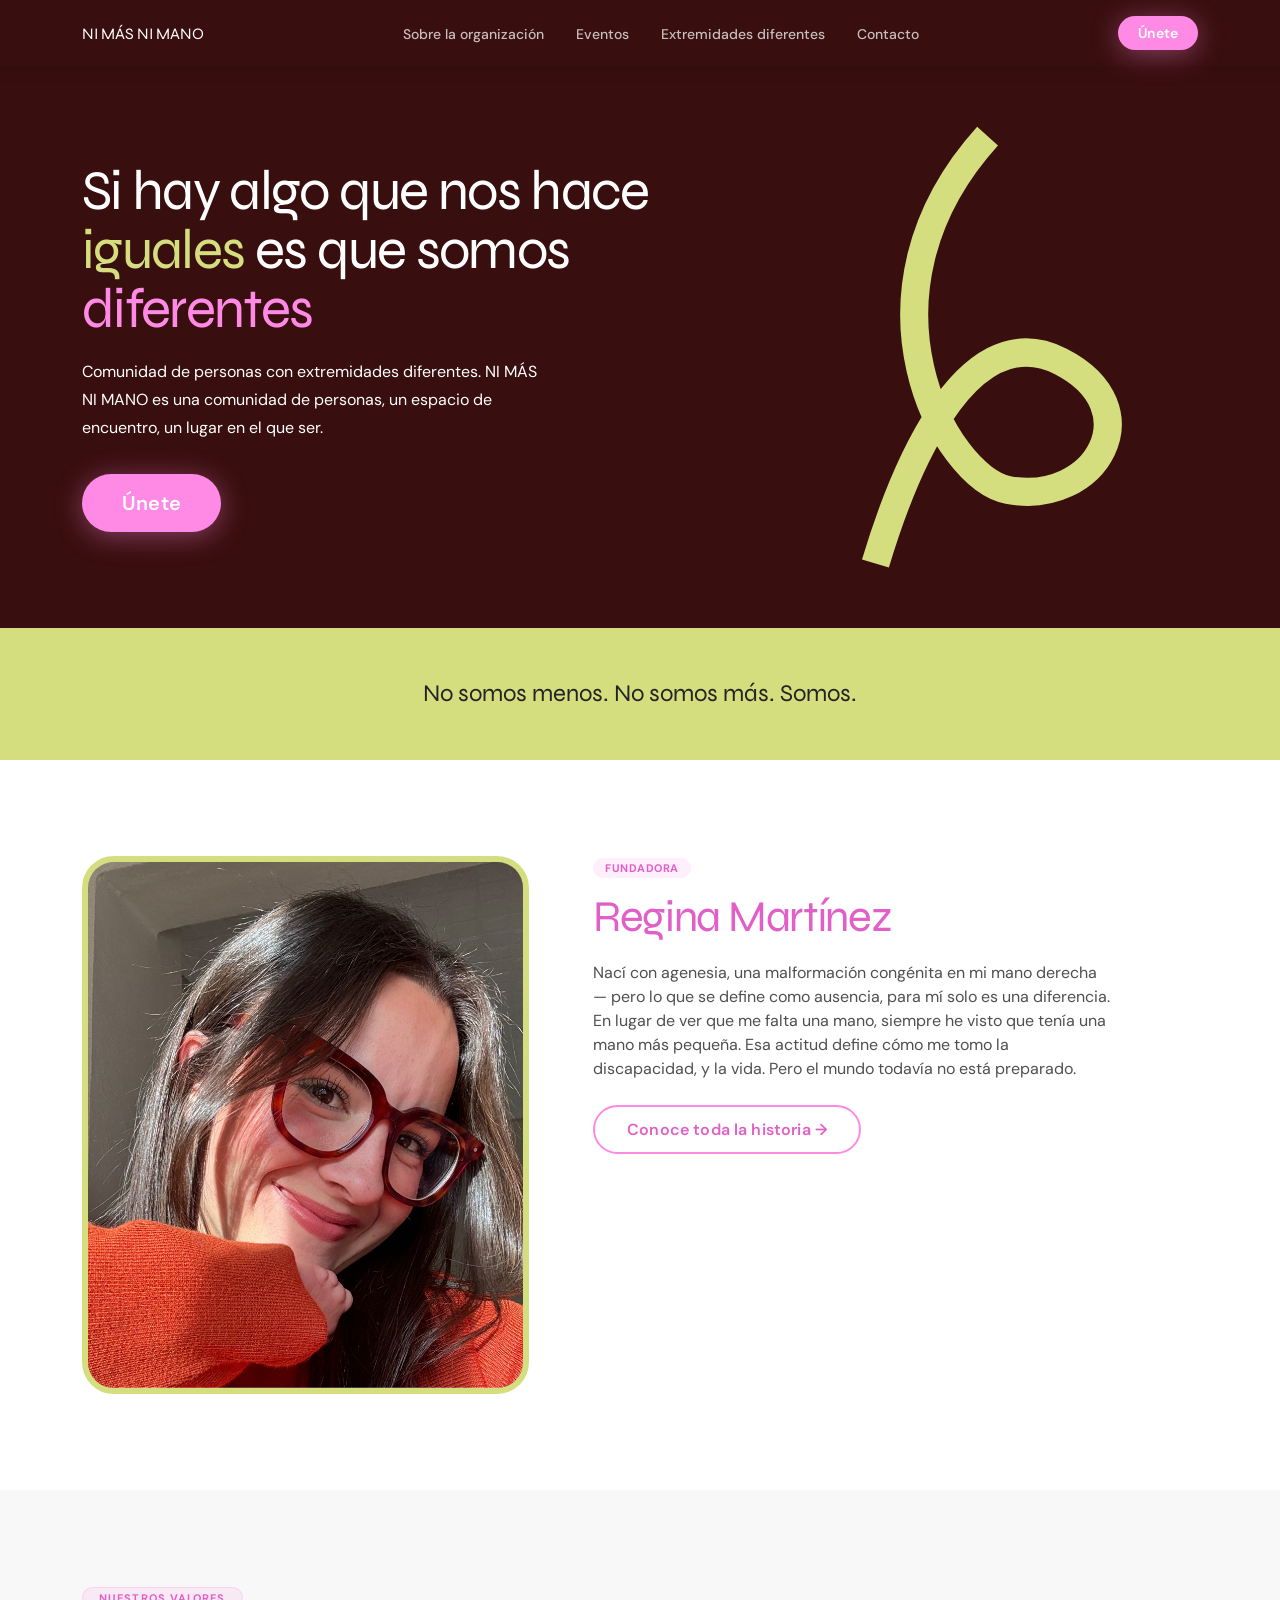
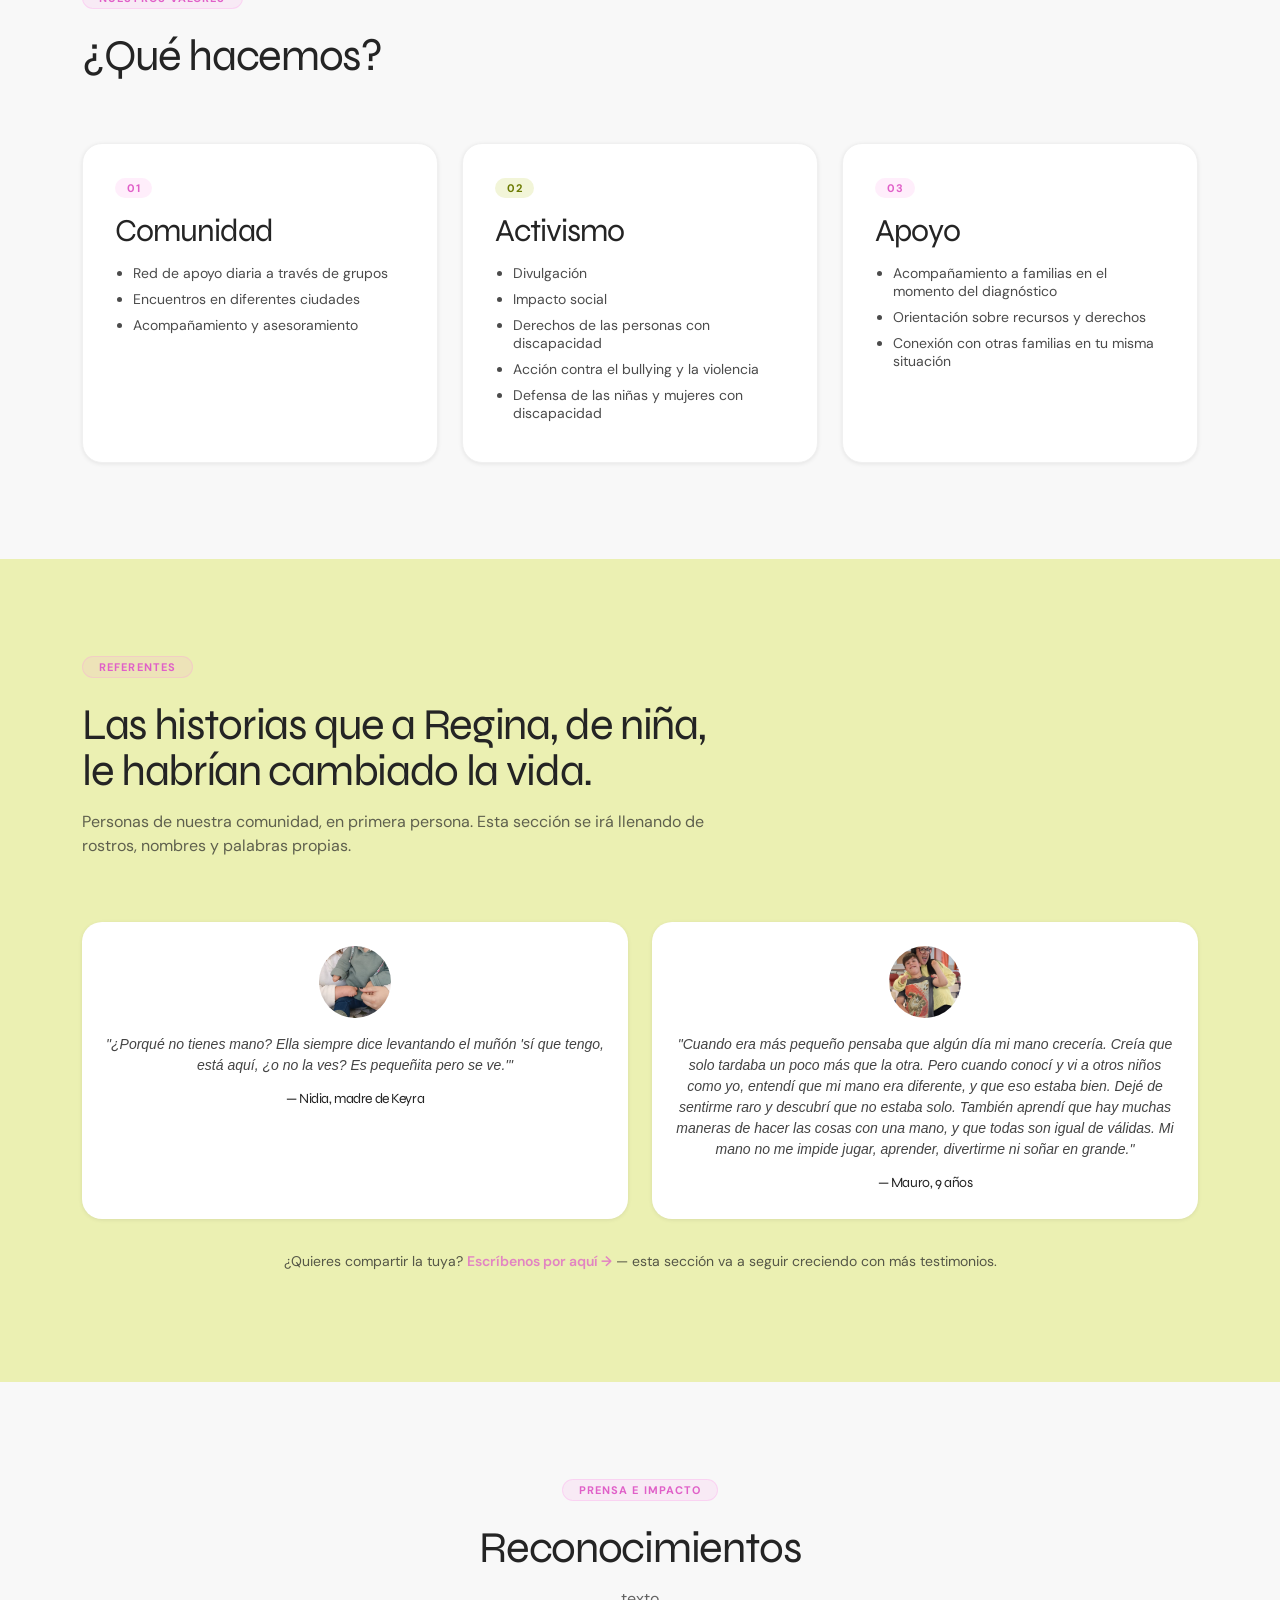
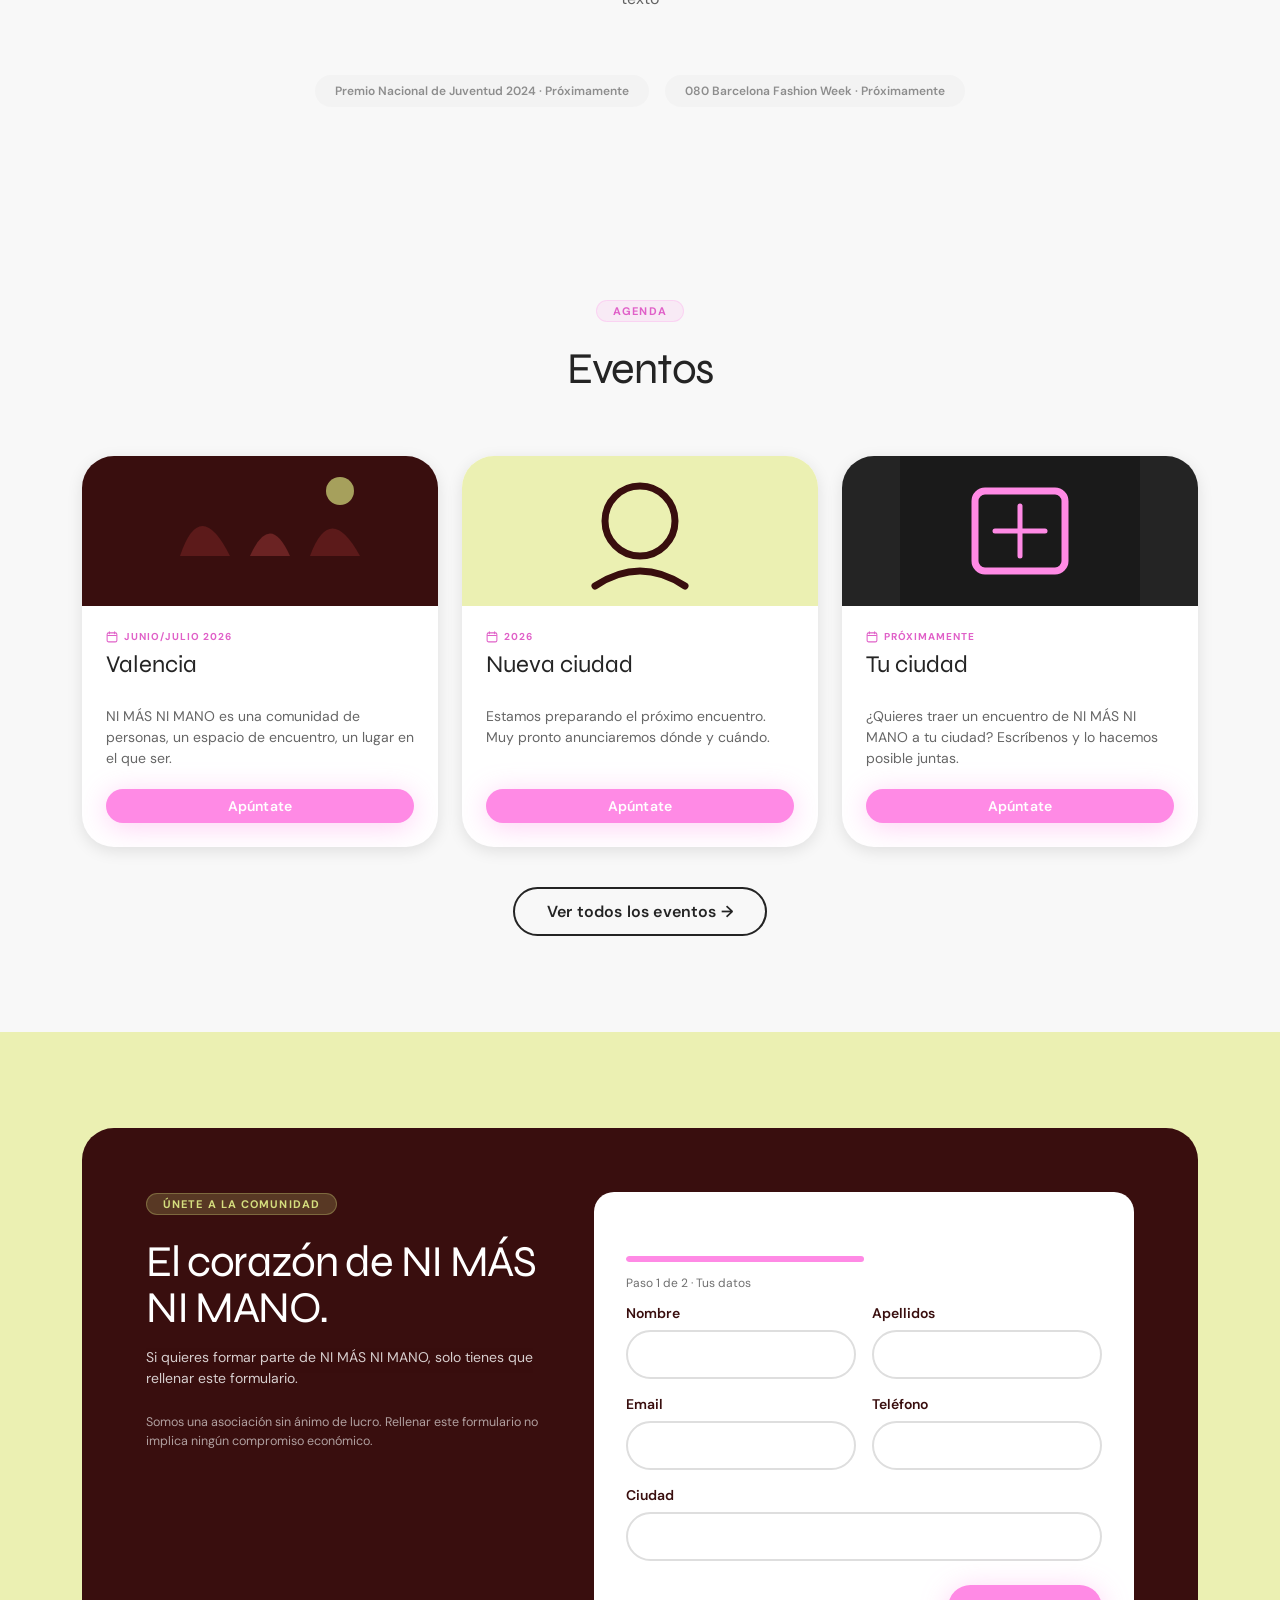
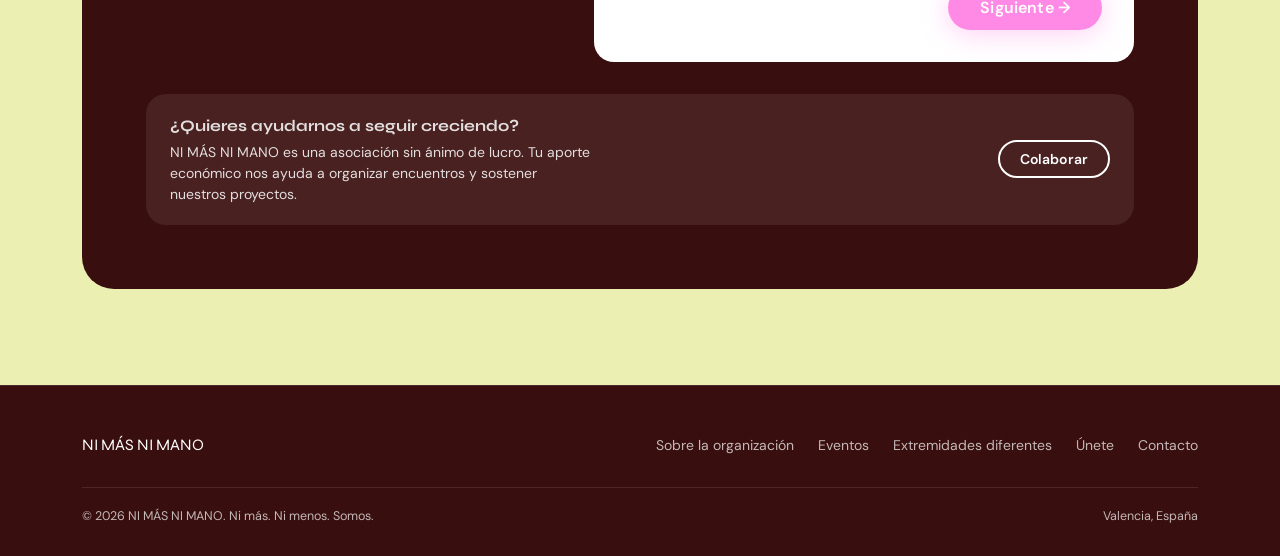
==== commit f706ff5b: "Actualizar hero, eventos, footer y añadir fotos de testimonios Sustituye el gráfico del hero por uno" ====
--- a/index.html
+++ b/index.html
@@ -188,7 +188,7 @@
   .quienes{ background:#fff; }
   .story{ display:grid; grid-template-columns:.85fr 1.15fr; gap:var(--sp-16); align-items:flex-start; }
   .story-portrait{
-    border-radius:var(--r-xl); aspect-ratio:1/1.05; border:6px solid var(--color-verde);
+    border-radius:var(--r-xl); aspect-ratio:1737/2088; border:6px solid var(--color-verde);
     background: linear-gradient(150deg,#DDBBA9,#A9787A);
     overflow:hidden;
   }
@@ -212,7 +212,8 @@
   /* ---------- referentes ---------- */
   .referentes{ background:var(--color-verde-light); }
   .ref-card{ background:#fff; border-radius:var(--r-lg); padding:var(--sp-6); text-align:center; box-shadow:var(--shadow-sm); }
-  .ref-avatar{ width:72px; height:72px; border-radius:50%; margin:0 auto var(--sp-4); background:linear-gradient(135deg,var(--color-rosa-light),var(--color-verde)); display:flex; align-items:center; justify-content:center; font-size:20px; }
+  .ref-avatar{ width:72px; height:72px; border-radius:50%; margin:0 auto var(--sp-4); background:linear-gradient(135deg,var(--color-rosa-light),var(--color-verde)); display:flex; align-items:center; justify-content:center; font-size:20px; overflow:hidden; }
+  .ref-avatar img{ width:100%; height:100%; object-fit:cover; display:block; }
   .ref-card h4{ font-family:var(--font-display); font-size:var(--size-sm); color:var(--color-negro); margin:0 0 4px; }
   .ref-card p{ font-size:12.5px; opacity:.75; margin:0; }
   .ref-note{ margin-top:var(--sp-8); text-align:center; font-size:var(--size-sm); opacity:.75; }
@@ -232,9 +233,11 @@
   .event-card:hover{ transform:translateY(-5px); box-shadow:var(--shadow-lg); }
   .event-card-img{ height:150px; display:flex; align-items:center; justify-content:center; overflow:hidden; }
   .event-card-body{ padding:var(--sp-6); }
-  .event-card-tag{ font-size:10px; font-weight:var(--weight-bold); letter-spacing:var(--ls-wider); text-transform:uppercase; color:var(--color-rosa-dark); margin-bottom:var(--sp-2); }
+  .event-card-body{ display:flex; flex-direction:column; flex:1; }
+  .event-card-date{ display:inline-flex; align-items:center; gap:6px; font-size:10px; font-weight:var(--weight-bold); letter-spacing:var(--ls-wider); text-transform:uppercase; color:var(--color-rosa-dark); margin-bottom:var(--sp-2); }
+  .event-card-date svg{ width:12px; height:12px; flex-shrink:0; }
   .event-card-title{ font-family:var(--font-display); font-size:var(--size-xl); line-height:var(--lh-snug); margin-bottom:var(--sp-3); }
-  .event-card-desc{ font-size:var(--size-sm); color:#666; line-height:var(--lh-normal); margin-bottom:var(--sp-5); }
+  .event-card-desc{ font-size:var(--size-sm); color:#666; line-height:var(--lh-normal); margin-bottom:var(--sp-5); flex:1; }
 
   /* ---------- unete ---------- */
   .unete-wrap{ background:var(--color-verde-light); }
@@ -293,10 +296,10 @@
   }
   .mini-form textarea:focus{ border-color:var(--color-rosa); }
 
-  footer{ background:#fff; color:rgba(36,36,36,.7); padding:var(--sp-12) 0 var(--sp-8); border-top:1px solid var(--color-gris-100); }
-  .footer-top{ display:flex; justify-content:space-between; flex-wrap:wrap; gap:var(--sp-6); padding-bottom:var(--sp-8); border-bottom:1px solid var(--color-gris-100); }
+  footer{ background:var(--color-granate); color:rgba(255,255,255,.7); padding:var(--sp-12) 0 var(--sp-8); border-top:1px solid rgba(255,255,255,.1); }
+  .footer-top{ display:flex; justify-content:space-between; flex-wrap:wrap; gap:var(--sp-6); padding-bottom:var(--sp-8); border-bottom:1px solid rgba(255,255,255,.1); }
   .footer-links{ display:flex; gap:var(--sp-6); flex-wrap:wrap; list-style:none; padding:0; margin:0; }
-  .footer-links a{ color:var(--color-negro); opacity:.7; font-size:var(--size-sm); }
+  .footer-links a{ color:#fff; opacity:.7; font-size:var(--size-sm); }
   .footer-bottom{ display:flex; justify-content:space-between; padding-top:var(--sp-5); font-size:12.5px; flex-wrap:wrap; gap:var(--sp-2); }
 
   [data-reveal]{ opacity:0; transform:translateY(18px); transition:opacity .6s ease, transform .6s ease; }
@@ -321,7 +324,7 @@
 <header>
   <div class="navbar">
     <a href="#inicio" class="navbar-logo">
-     NI MAS NI MANO
+     NI MÁS NI MANO
     </a>
     <ul class="navbar-links" id="navLinks">
       <li><a href="sobre-la-organizacion.html">Sobre la organización</a></li>
@@ -336,19 +339,16 @@
 
 <!-- ================= HERO ================= -->
 <section class="hero-dark" id="inicio" style="padding-top:var(--sp-24); padding-bottom:var(--sp-24);">
-  <div class="hero-graphic">
-    <svg viewBox="0 0 260 400" width="260" height="100%" fill="none" preserveAspectRatio="xMidYMid slice" aria-hidden="true">
-      <path d="M190 15 C230 55 250 130 225 215 C200 300 120 350 110 385 L100 410 M100 410 C100 410 90 380 75 345 C55 280 5 240 5 155 C5 70 100 15 190 15" stroke="#D5DE7E" stroke-width="12" stroke-linecap="round" fill="none" opacity="0.55"/>
-      <circle cx="170" cy="250" r="88" stroke="#D5DE7E" stroke-width="12" fill="none" opacity="0.35"/>
+  <div class="hero-graphic" id="heroParallax">
+    <svg viewBox="0 0 417 707" width="260" height="100%" fill="none" preserveAspectRatio="xMidYMid meet" aria-hidden="true">
+      <path d="M21.5549 700.473C59.6315 573.281 161.197 296.457 318.025 375.876C466.52 451.075 375.138 609.089 234.259 582.436C133.592 563.391 -29.4835 270.289 201.406 15.0956" stroke="#D5DE7E" stroke-width="45"/>
     </svg>
   </div>
   <div class="wrap">
     <div class="hero-inner">
       <!-- <span class="eyebrow eyebrow-light">Asociación NI MÁS NI MANO</span> -->
       <h1 class="hero-heading">Si hay algo que nos hace <span class="verde">iguales</span> es que somos<br><span class="pink">diferentes</span></h1>
-      <p class="hero-body" style="font-family:var(--font-display); font-size:var(--size-lg); opacity:1; margin-top:var(--sp-5); margin-bottom:0;">Comunidad de personas con extremidades diferentes. </p>
-      <p class="hero-body">NI MÁS NI MANO es una comunidad de personas, un espacio de encuentro, un lugar en el que ser. 
-</p>
+      <p class="hero-body" style="color:#fff; opacity:1;">Comunidad de personas con extremidades diferentes. NI MÁS NI MANO es una comunidad de personas, un espacio de encuentro, un lugar en el que ser.</p>
       <div class="hero-actions">
         <a href="#unete" class="btn btn-rosa btn-lg">Únete</a>
       </div>
@@ -431,12 +431,12 @@
     </div>
     <div class="grid g2">
       <div class="ref-card">
-        <div class="ref-avatar" style="border:2px dashed var(--color-gris-200); background:var(--color-gris-100);" aria-hidden="true">🖼️</div>
+        <div class="ref-avatar"><img src="nidia.jpeg" alt="Nidia"></div>
         <p style="font-size:var(--size-sm); opacity:.85; line-height:var(--lh-normal); font-style:italic;">"¿Porqué no tienes mano? Ella siempre dice levantando el muñón 'sí que tengo, está aquí, ¿o no la ves? Es pequeñita pero se ve.'"</p>
         <h4 style="margin-top:var(--sp-4);">— Nidia, madre de Keyra</h4>
       </div>
       <div class="ref-card">
-        <div class="ref-avatar" style="border:2px dashed var(--color-gris-200); background:var(--color-gris-100);" aria-hidden="true">🖼️</div>
+        <div class="ref-avatar"><img src="mauro.jpeg" alt="Mauro"></div>
         <p style="font-size:var(--size-sm); opacity:.85; line-height:var(--lh-normal); font-style:italic;">"Cuando era más pequeño pensaba que algún día mi mano crecería. Creía que solo tardaba un poco más que la otra. Pero cuando conocí y vi a otros niños como yo, entendí que mi mano era diferente, y que eso estaba bien. Dejé de sentirme raro y descubrí que no estaba solo. También aprendí que hay muchas maneras de hacer las cosas con una mano, y que todas son igual de válidas. Mi mano no me impide jugar, aprender, divertirme ni soñar en grande."</p>
         <h4 style="margin-top:var(--sp-4);">— Mauro, 9 años</h4>
       </div>
@@ -479,10 +479,13 @@
           </svg>
         </div>
         <div class="event-card-body">
-          <div class="event-card-tag">Próximo encuentro</div>
+          <div class="event-card-date">
+            <svg viewBox="0 0 16 16" fill="none" aria-hidden="true"><rect x="1.5" y="2.5" width="13" height="12" rx="2" stroke="currentColor" stroke-width="1.4"/><line x1="1.5" y1="6" x2="14.5" y2="6" stroke="currentColor" stroke-width="1.4"/><line x1="4.5" y1="1" x2="4.5" y2="3.5" stroke="currentColor" stroke-width="1.4" stroke-linecap="round"/><line x1="11.5" y1="1" x2="11.5" y2="3.5" stroke="currentColor" stroke-width="1.4" stroke-linecap="round"/></svg>
+            Junio/julio 2026
+          </div>
           <div class="event-card-title">Valencia</div>
           <p class="event-card-desc">NI MÁS NI MANO es una comunidad de personas, un espacio de encuentro, un lugar en el que ser.</p>
-          <span class="badge badge-verde">Próximamente (junio/julio)</span>
+          <a href="#unete" class="btn btn-rosa btn-sm">Apúntate</a>
         </div>
       </div>
       <div class="event-card">
@@ -494,10 +497,13 @@
           </svg>
         </div>
         <div class="event-card-body">
-          <div class="event-card-tag">Próximamente</div>
+          <div class="event-card-date">
+            <svg viewBox="0 0 16 16" fill="none" aria-hidden="true"><rect x="1.5" y="2.5" width="13" height="12" rx="2" stroke="currentColor" stroke-width="1.4"/><line x1="1.5" y1="6" x2="14.5" y2="6" stroke="currentColor" stroke-width="1.4"/><line x1="4.5" y1="1" x2="4.5" y2="3.5" stroke="currentColor" stroke-width="1.4" stroke-linecap="round"/><line x1="11.5" y1="1" x2="11.5" y2="3.5" stroke="currentColor" stroke-width="1.4" stroke-linecap="round"/></svg>
+            2026
+          </div>
           <div class="event-card-title">Nueva ciudad</div>
           <p class="event-card-desc">Estamos preparando el próximo encuentro. Muy pronto anunciaremos dónde y cuándo.</p>
-          <span class="badge badge-rosa">2026</span>
+          <a href="#unete" class="btn btn-rosa btn-sm">Apúntate</a>
         </div>
       </div>
       <div class="event-card">
@@ -510,10 +516,13 @@
           </svg>
         </div>
         <div class="event-card-body">
-          <div class="event-card-tag">Propón un encuentro</div>
+          <div class="event-card-date">
+            <svg viewBox="0 0 16 16" fill="none" aria-hidden="true"><rect x="1.5" y="2.5" width="13" height="12" rx="2" stroke="currentColor" stroke-width="1.4"/><line x1="1.5" y1="6" x2="14.5" y2="6" stroke="currentColor" stroke-width="1.4"/><line x1="4.5" y1="1" x2="4.5" y2="3.5" stroke="currentColor" stroke-width="1.4" stroke-linecap="round"/><line x1="11.5" y1="1" x2="11.5" y2="3.5" stroke="currentColor" stroke-width="1.4" stroke-linecap="round"/></svg>
+            Próximamente
+          </div>
           <div class="event-card-title">Tu ciudad</div>
           <p class="event-card-desc">¿Quieres traer un encuentro de NI MÁS NI MANO a tu ciudad? Escríbenos y lo hacemos posible juntas.</p>
-          <a href="#contacto" class="btn btn-rosa btn-sm">Escríbenos</a>
+          <a href="#unete" class="btn btn-rosa btn-sm">Apúntate</a>
         </div>
       </div>
     </div>
@@ -635,7 +644,7 @@
 <footer>
   <div class="wrap">
     <div class="footer-top">
-<a href="#inicio" class="navbar-logo" style="color:var(--color-granate);">NI MÁS NI MANO</a>
+<a href="#inicio" class="navbar-logo" style="color:#fff;">NI MÁS NI MANO</a>
       <ul class="footer-links">
         <li><a href="sobre-la-organizacion.html">Sobre la organización</a></li>
         <li><a href="eventos.html">Eventos</a></li>
@@ -670,6 +679,21 @@
     entries.forEach(e => { if(e.isIntersecting){ e.target.classList.add('in'); io.unobserve(e.target); } });
   }, {threshold:.12});
   revealEls.forEach(el => io.observe(el));
+
+  const heroParallax = document.getElementById('heroParallax');
+  const prefersReducedMotion = window.matchMedia('(prefers-reduced-motion: reduce)').matches;
+  if (heroParallax && !prefersReducedMotion) {
+    let ticking = false;
+    window.addEventListener('scroll', () => {
+      if (!ticking) {
+        requestAnimationFrame(() => {
+          heroParallax.style.transform = `translateY(${window.scrollY * 0.25}px)`;
+          ticking = false;
+        });
+        ticking = true;
+      }
+    }, { passive: true });
+  }
 
   document.querySelectorAll('.acc-head').forEach(head => {
     head.addEventListener('click', () => {
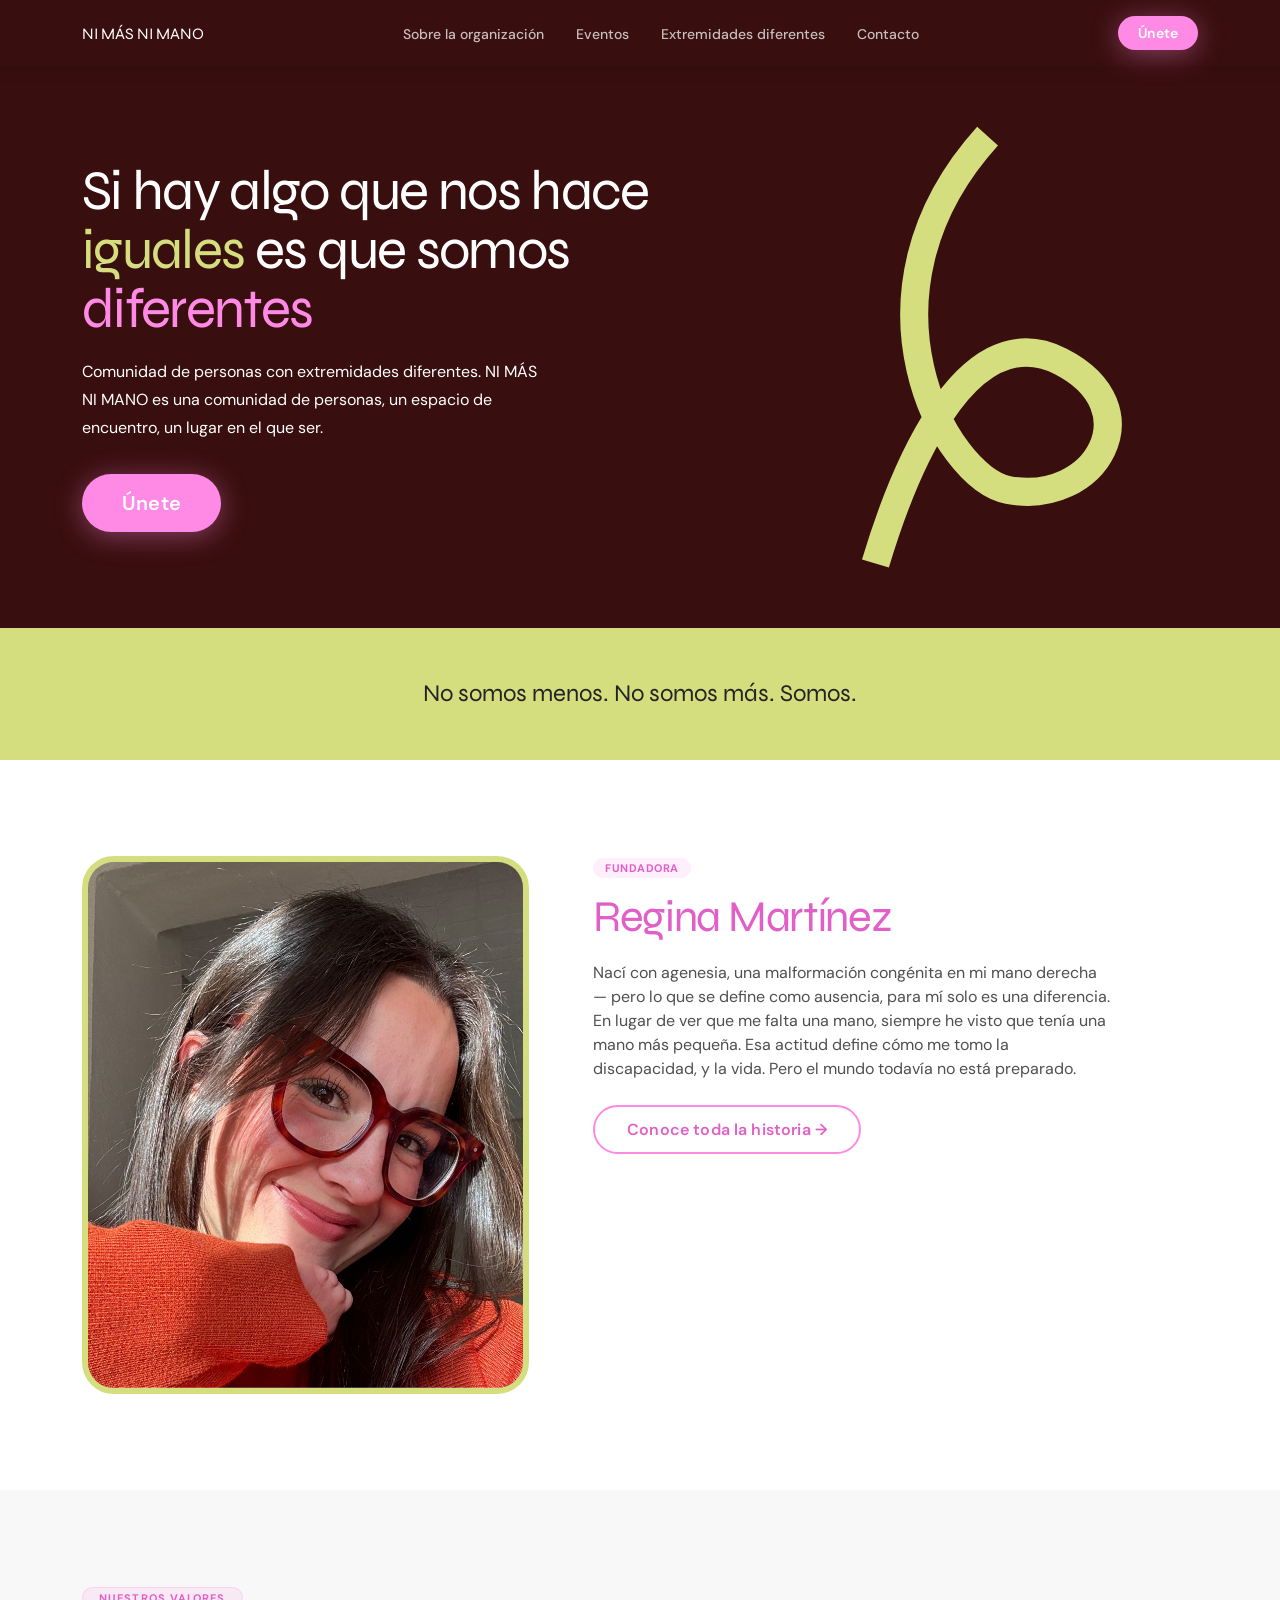
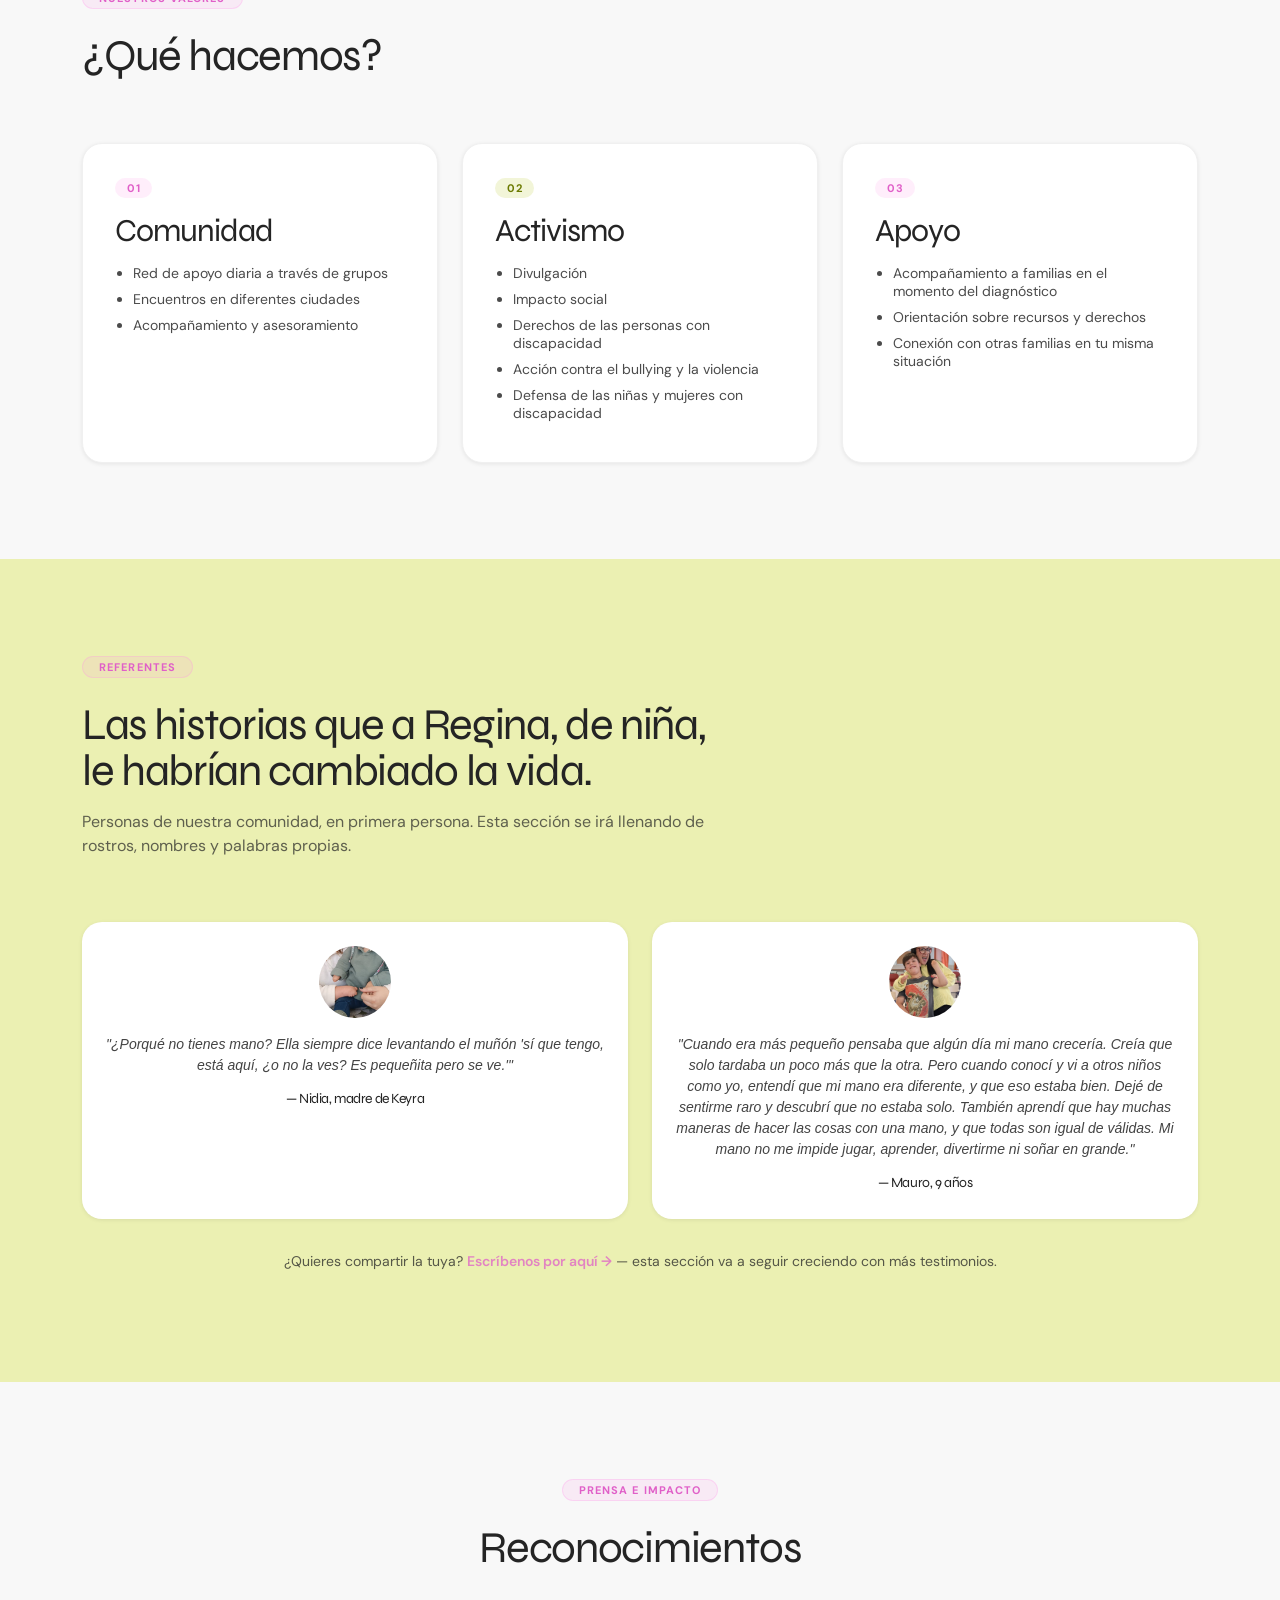
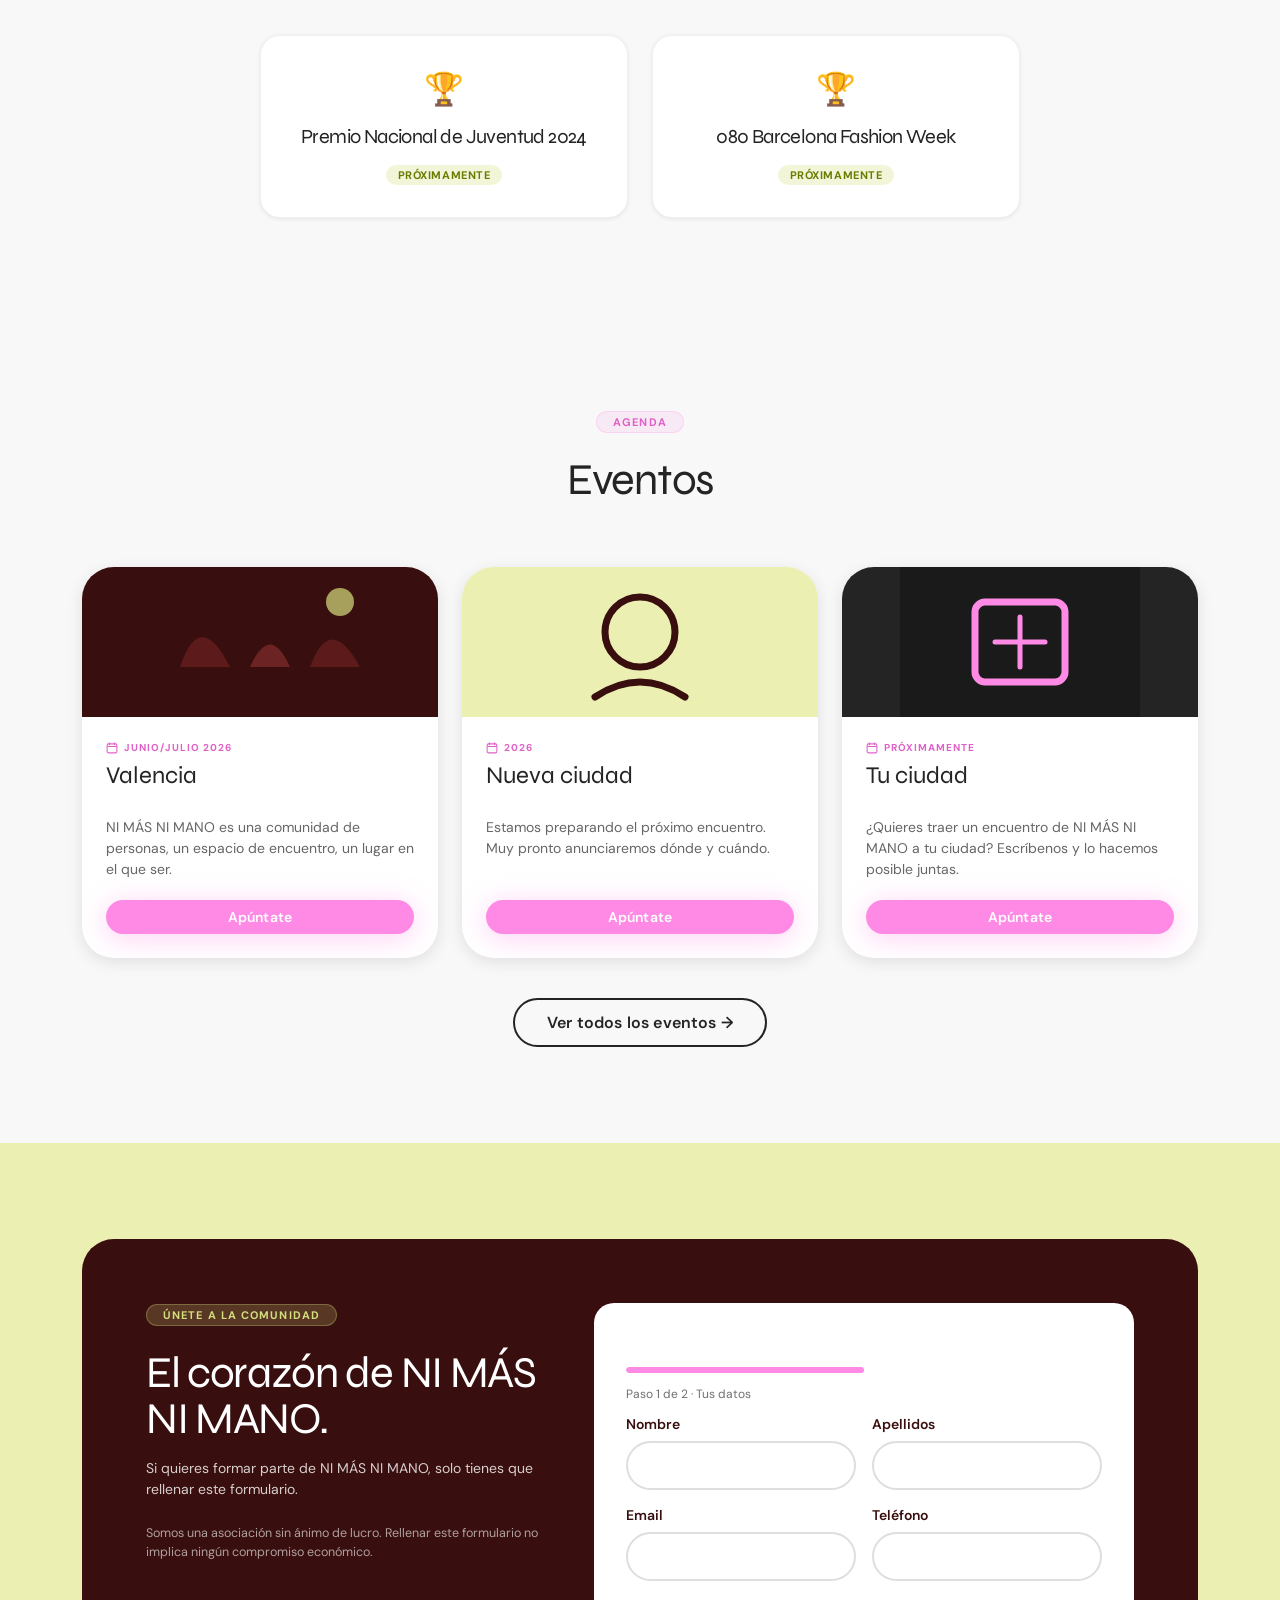
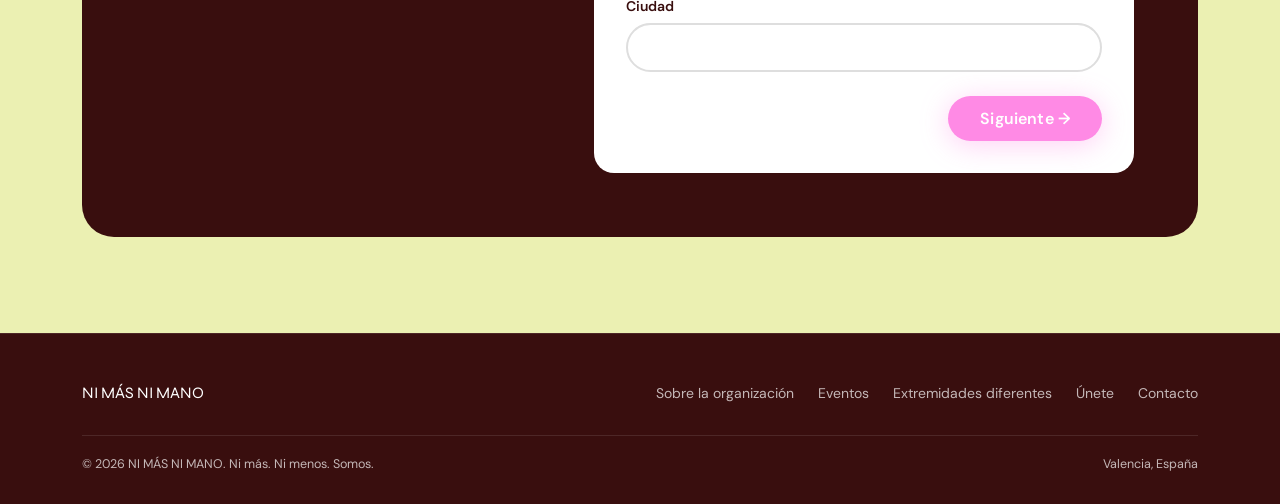
==== commit 7570eaca: "Rediseñar reconocimientos, ocultar franja de donación y redirigir Contacto Los chips de prensa pasan" ====
--- a/index.html
+++ b/index.html
@@ -225,6 +225,9 @@
   .milestone p{ opacity:.9; font-size:var(--size-sm); margin-top:var(--sp-2); }
   .press-row{ display:flex; gap:var(--sp-4); flex-wrap:wrap; justify-content:center; margin-top:var(--sp-8); }
   .press-chip{ font-size:var(--size-xs); font-weight:var(--weight-semibold); color:var(--color-negro); opacity:.5; background:var(--color-gris-100); padding:var(--sp-2) var(--sp-5); border-radius:var(--r-full); }
+  .press-card{ text-align:center; }
+  .press-icon{ font-size:32px; margin-bottom:var(--sp-4); }
+  .press-card h3{ font-family:var(--font-display); font-size:var(--size-lg); margin-bottom:var(--sp-4); }
 
   /* ---------- event card ---------- */
   .eventos{ background:var(--color-blanco); }
@@ -330,7 +333,7 @@
       <li><a href="sobre-la-organizacion.html">Sobre la organización</a></li>
       <li><a href="eventos.html">Eventos</a></li>
       <li><a href="extremidades-diferentes.html">Extremidades diferentes</a></li>
-      <li><a href="#contacto">Contacto</a></li>
+      <li><a href="#unete">Contacto</a></li>
     </ul>
     <a href="#unete" class="btn btn-rosa btn-sm">Únete</a>
     <button class="burger" id="burgerBtn" aria-label="Abrir menú" aria-expanded="false"><span></span><span></span><span></span></button>
@@ -451,11 +454,18 @@
     <div class="section-head" style="text-align:center; margin-left:auto; margin-right:auto;">
       <span class="eyebrow">Prensa e impacto</span>
       <h2>Reconocimientos</h2>
-      <p>texto</p>
-    </div>
-    <div class="press-row">
-      <span class="press-chip">Premio Nacional de Juventud 2024 · Próximamente</span>
-      <span class="press-chip">080 Barcelona Fashion Week · Próximamente</span>
+    </div>
+    <div class="grid g2" style="max-width:760px; margin:0 auto;">
+      <div class="card press-card">
+        <div class="press-icon">🏆</div>
+        <h3>Premio Nacional de Juventud 2024</h3>
+        <span class="badge badge-verde">Próximamente</span>
+      </div>
+      <div class="card press-card">
+        <div class="press-icon">🏆</div>
+        <h3>080 Barcelona Fashion Week</h3>
+        <span class="badge badge-verde">Próximamente</span>
+      </div>
     </div>
   </div>
 </section>
@@ -599,10 +609,10 @@
         </div>
       </div>
 
-      <div class="donate-strip">
+      <!-- <div class="donate-strip">
         <p><b style="display:block; font-family:var(--font-display); font-size:var(--size-md); color:#fff; margin-bottom:var(--sp-1);">¿Quieres ayudarnos a seguir creciendo?</b>NI MÁS NI MANO es una asociación sin ánimo de lucro. Tu aporte económico nos ayuda a organizar encuentros y sostener nuestros proyectos.</p>
         <a href="#donar" class="btn btn-outline-light btn-sm">Colaborar</a>
-      </div>
+      </div> -->
     </div>
   </div>
 </section>
@@ -650,7 +660,7 @@
         <li><a href="eventos.html">Eventos</a></li>
         <li><a href="extremidades-diferentes.html">Extremidades diferentes</a></li>
         <li><a href="#unete">Únete</a></li>
-        <li><a href="#contacto">Contacto</a></li>
+        <li><a href="#unete">Contacto</a></li>
       </ul>
     </div>
     <div class="footer-bottom">
